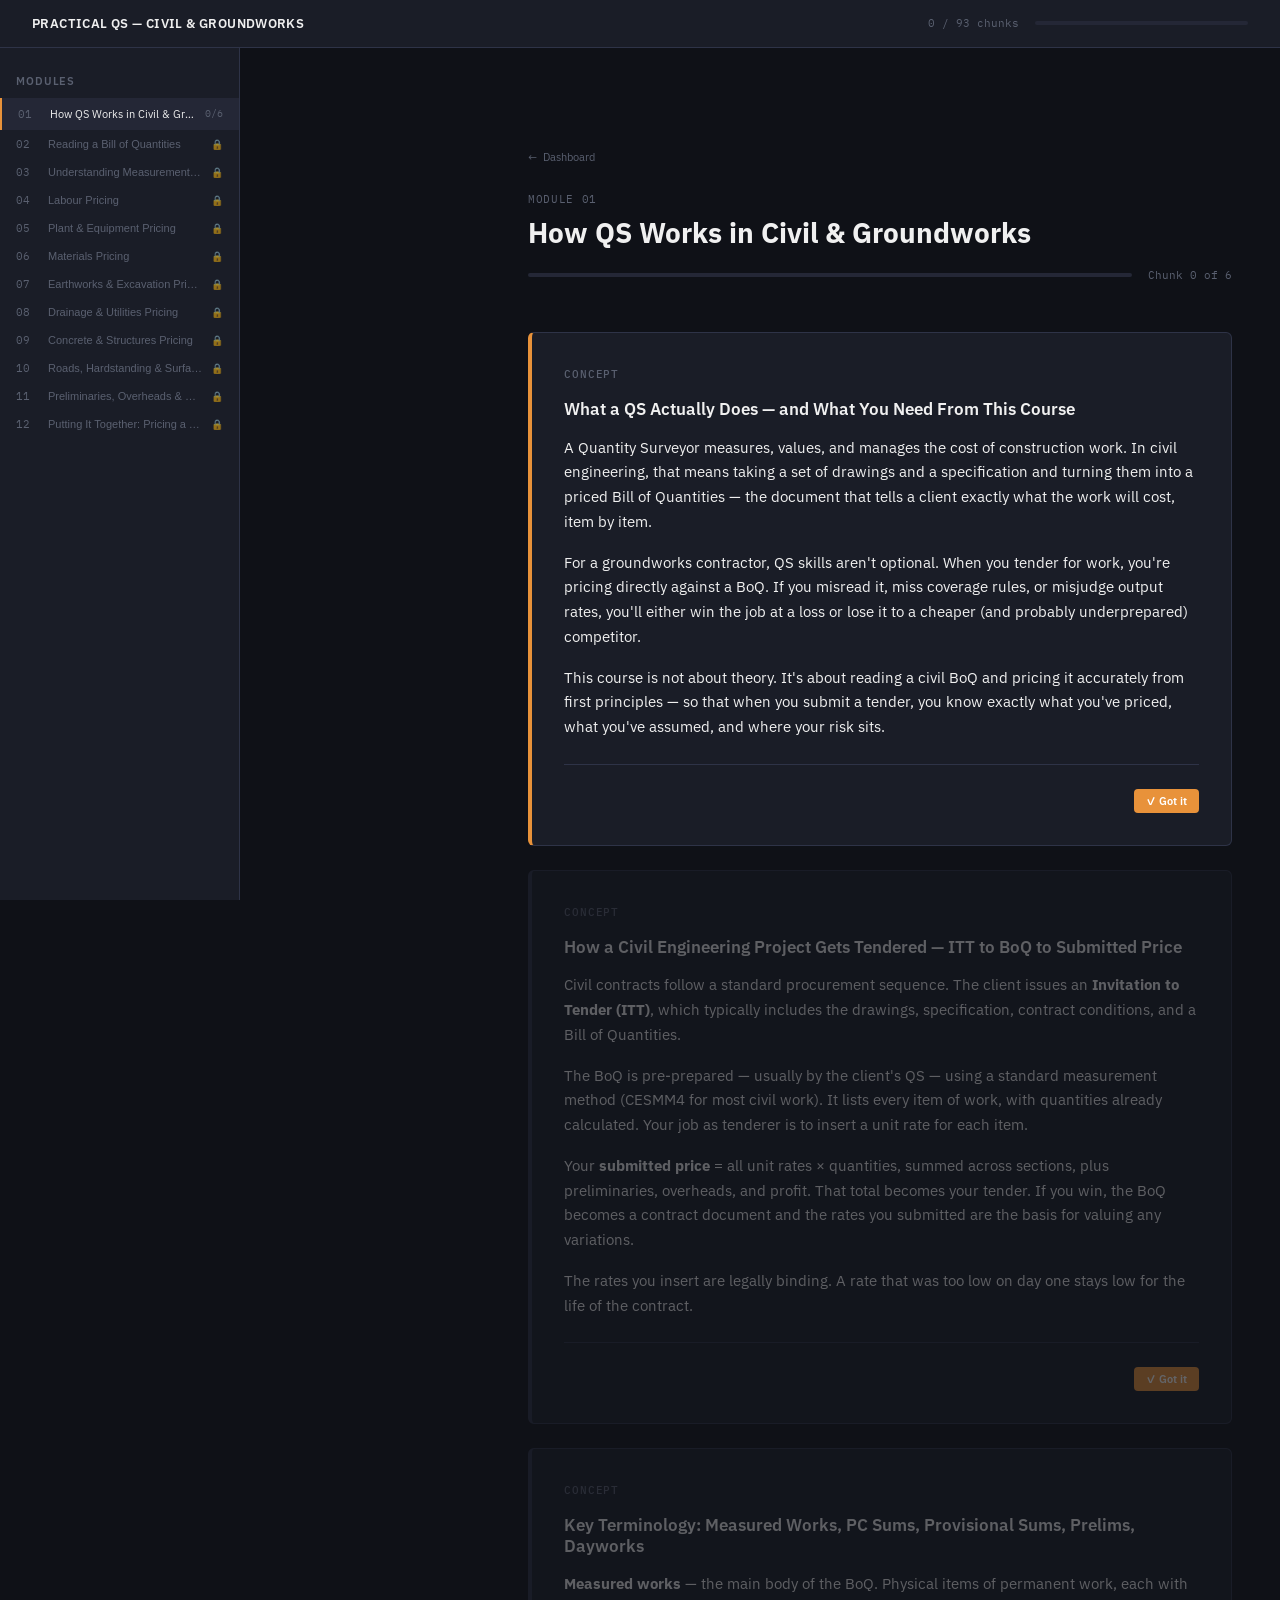
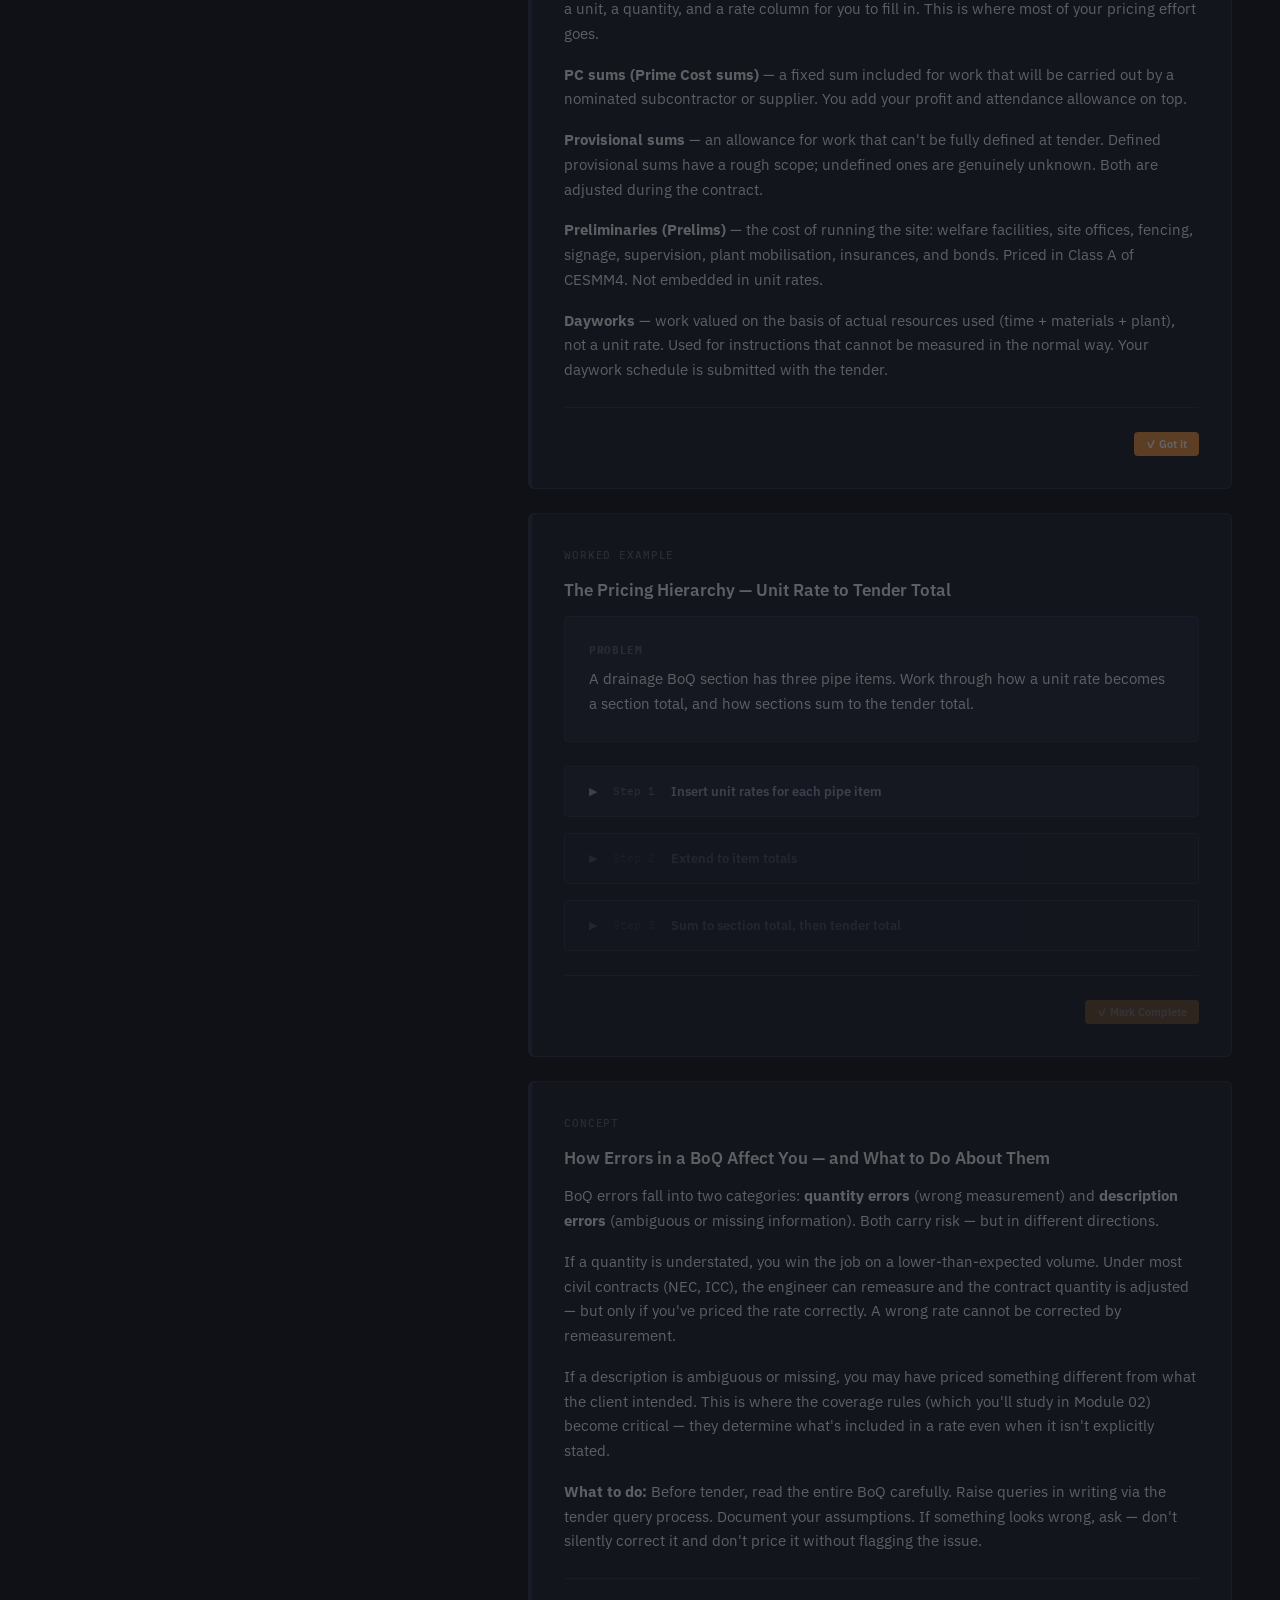
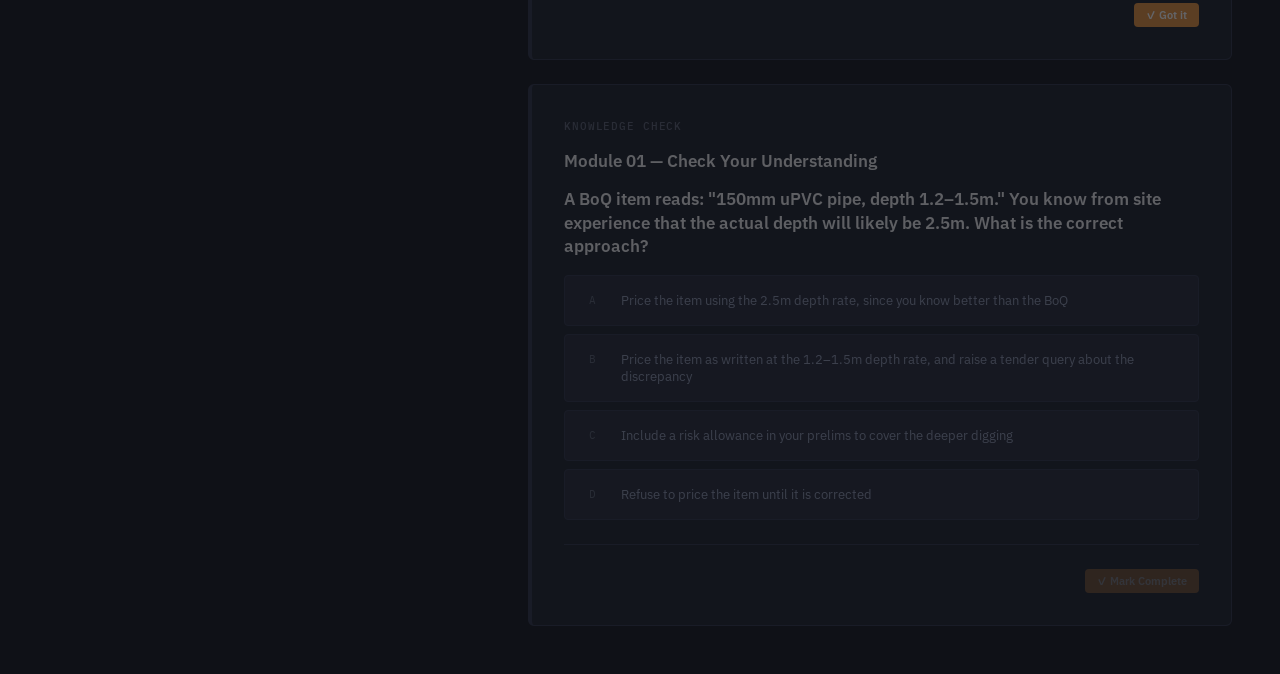
==== modules/module-01.html @ 0ee60d37 "Add Phase 1 shell: design system, dashboard, module-01, progress tracking - CLAUDE.md with project c" ====
<!DOCTYPE html>
<html lang="en">
<head>
  <meta charset="UTF-8">
  <meta name="viewport" content="width=device-width, initial-scale=1.0">
  <title>Module 01 — How QS Works | Practical QS</title>
  <link rel="stylesheet" href="../css/main.css">
  <link rel="stylesheet" href="../css/module.css">
</head>
<body>

<div class="layout">

  <!-- Top Bar -->
  <header class="topbar">
    <span class="topbar__title">Practical QS — Civil &amp; Groundworks</span>
    <div class="topbar__progress">
      <span class="topbar__progress-label" id="topbar-progress-label">0 / 0 chunks</span>
      <div class="progress-bar">
        <div class="progress-bar__fill" id="topbar-progress-fill" style="width: 0%"></div>
      </div>
    </div>
  </header>

  <!-- Sidebar -->
  <nav class="sidebar" aria-label="Module navigation">
    <p class="sidebar__section-label">Modules</p>
    <ul class="sidebar__nav" id="sidebar-nav"></ul>
  </nav>

  <!-- Main Content -->
  <main class="main">
    <div class="content-wrapper">

      <!-- Module Header -->
      <div class="module-header">
        <a href="../index.html" class="module-header__back">Dashboard</a>
        <p class="module-header__meta">Module 01</p>
        <h1 class="module-header__title">How QS Works in Civil &amp; Groundworks</h1>
        <div class="module-header__progress">
          <div class="progress-bar">
            <div class="progress-bar__fill" id="module-progress-fill" style="width: 0%"></div>
          </div>
          <span class="module-header__progress-text" id="module-progress-text">Chunk 0 of 6</span>
        </div>
      </div>

      <!-- SR Banner (shown if questions due) -->
      <div class="sr-banner" id="sr-banner" style="display: none;">
        <span class="sr-banner__icon">&#128218;</span>
        <div class="sr-banner__text">
          <strong id="sr-banner-count">3 recap questions due</strong> from earlier modules.
        </div>
        <div class="sr-banner__actions">
          <button class="btn btn--small btn--purple" onclick="openSROverlay()">Start Review</button>
          <button class="btn btn--small btn--ghost" onclick="dismissSRBanner()">Dismiss</button>
        </div>
      </div>

      <!-- Chunk List -->
      <div class="chunk-list" id="chunk-list">

        <!-- CHUNK 01-01: Concept -->
        <div class="chunk" id="chunk-01-01" data-chunk="01-01">
          <p class="chunk__type-label">Concept</p>
          <h2 class="chunk__title">What a QS Actually Does — and What You Need From This Course</h2>
          <div class="chunk__body">
            <p>A Quantity Surveyor measures, values, and manages the cost of construction work. In civil engineering, that means taking a set of drawings and a specification and turning them into a priced Bill of Quantities — the document that tells a client exactly what the work will cost, item by item.</p>
            <p>For a groundworks contractor, QS skills aren't optional. When you tender for work, you're pricing directly against a BoQ. If you misread it, miss coverage rules, or misjudge output rates, you'll either win the job at a loss or lose it to a cheaper (and probably underprepared) competitor.</p>
            <p>This course is not about theory. It's about reading a civil BoQ and pricing it accurately from first principles — so that when you submit a tender, you know exactly what you've priced, what you've assumed, and where your risk sits.</p>
          </div>
          <div class="chunk__footer">
            <button class="btn btn--small btn--primary mark-complete-btn" data-chunk="01-01" onclick="handleMarkComplete('01-01')">
              &#10003; Got it
            </button>
          </div>
        </div>

        <!-- CHUNK 01-02: Concept -->
        <div class="chunk chunk--locked" id="chunk-01-02" data-chunk="01-02">
          <p class="chunk__type-label">Concept</p>
          <h2 class="chunk__title">How a Civil Engineering Project Gets Tendered — ITT to BoQ to Submitted Price</h2>
          <div class="chunk__body">
            <p>Civil contracts follow a standard procurement sequence. The client issues an <strong>Invitation to Tender (ITT)</strong>, which typically includes the drawings, specification, contract conditions, and a Bill of Quantities.</p>
            <p>The BoQ is pre-prepared — usually by the client's QS — using a standard measurement method (CESMM4 for most civil work). It lists every item of work, with quantities already calculated. Your job as tenderer is to insert a unit rate for each item.</p>
            <p>Your <strong>submitted price</strong> = all unit rates × quantities, summed across sections, plus preliminaries, overheads, and profit. That total becomes your tender. If you win, the BoQ becomes a contract document and the rates you submitted are the basis for valuing any variations.</p>
            <p>The rates you insert are legally binding. A rate that was too low on day one stays low for the life of the contract.</p>
          </div>
          <div class="chunk__footer">
            <button class="btn btn--small btn--primary mark-complete-btn" data-chunk="01-02" onclick="handleMarkComplete('01-02')">
              &#10003; Got it
            </button>
          </div>
        </div>

        <!-- CHUNK 01-03: Concept -->
        <div class="chunk chunk--locked" id="chunk-01-03" data-chunk="01-03">
          <p class="chunk__type-label">Concept</p>
          <h2 class="chunk__title">Key Terminology: Measured Works, PC Sums, Provisional Sums, Prelims, Dayworks</h2>
          <div class="chunk__body">
            <p><strong>Measured works</strong> — the main body of the BoQ. Physical items of permanent work, each with a unit, a quantity, and a rate column for you to fill in. This is where most of your pricing effort goes.</p>
            <p><strong>PC sums (Prime Cost sums)</strong> — a fixed sum included for work that will be carried out by a nominated subcontractor or supplier. You add your profit and attendance allowance on top.</p>
            <p><strong>Provisional sums</strong> — an allowance for work that can't be fully defined at tender. Defined provisional sums have a rough scope; undefined ones are genuinely unknown. Both are adjusted during the contract.</p>
            <p><strong>Preliminaries (Prelims)</strong> — the cost of running the site: welfare facilities, site offices, fencing, signage, supervision, plant mobilisation, insurances, and bonds. Priced in Class A of CESMM4. Not embedded in unit rates.</p>
            <p><strong>Dayworks</strong> — work valued on the basis of actual resources used (time + materials + plant), not a unit rate. Used for instructions that cannot be measured in the normal way. Your daywork schedule is submitted with the tender.</p>
          </div>
          <div class="chunk__footer">
            <button class="btn btn--small btn--primary mark-complete-btn" data-chunk="01-03" onclick="handleMarkComplete('01-03')">
              &#10003; Got it
            </button>
          </div>
        </div>

        <!-- CHUNK 01-04: Worked Example -->
        <div class="chunk chunk--locked" id="chunk-01-04" data-chunk="01-04">
          <p class="chunk__type-label">Worked Example</p>
          <h2 class="chunk__title">The Pricing Hierarchy — Unit Rate to Tender Total</h2>
          <div class="chunk__body">

            <div class="worked-example__problem">
              <strong>Problem</strong>
              A drainage BoQ section has three pipe items. Work through how a unit rate becomes a section total, and how sections sum to the tender total.
            </div>

            <div class="worked-example__steps" id="steps-01-04">

              <div class="step" id="step-01-04-1">
                <button class="step__trigger" onclick="revealStep('01-04', 1, 3)">
                  <span class="step__trigger-icon">&#9654;</span>
                  <span class="step__trigger-num">Step 1</span>
                  <span class="step__trigger-label">Insert unit rates for each pipe item</span>
                </button>
                <div class="step__content">
                  <p>Each item in the BoQ has a description, a unit, and a quantity. You insert a rate (£ per unit):</p>
                  <table class="rate-table" style="margin-top: 8px;">
                    <thead>
                      <tr><th>Item</th><th>Description</th><th>Unit</th><th>Qty</th><th>Rate</th></tr>
                    </thead>
                    <tbody>
                      <tr><td>I.1</td><td>150mm uPVC pipe, 1.2–1.5m deep</td><td>m</td><td>120</td><td class="text-accent">£48.00</td></tr>
                      <tr><td>I.2</td><td>225mm uPVC pipe, 1.5–2m deep</td><td>m</td><td>45</td><td class="text-accent">£84.00</td></tr>
                      <tr><td>I.3</td><td>150mm uPVC pipe, 3–3.5m deep</td><td>m</td><td>30</td><td class="text-accent">£120.00</td></tr>
                    </tbody>
                  </table>
                </div>
              </div>

              <div class="step" id="step-01-04-2">
                <button class="step__trigger" disabled onclick="revealStep('01-04', 2, 3)">
                  <span class="step__trigger-icon">&#9654;</span>
                  <span class="step__trigger-num">Step 2</span>
                  <span class="step__trigger-label">Extend to item totals</span>
                </button>
                <div class="step__content">
                  <p>Rate × Quantity = Item Total for each line:</p>
                  <div class="step__formula">
                    I.1: £48.00 × 120m = <span style="color: var(--text-primary)">£5,760</span><br>
                    I.2: £84.00 × 45m &nbsp;= <span style="color: var(--text-primary)">£3,780</span><br>
                    I.3: £120.00 × 30m = <span style="color: var(--text-primary)">£3,600</span>
                  </div>
                </div>
              </div>

              <div class="step" id="step-01-04-3">
                <button class="step__trigger" disabled onclick="revealStep('01-04', 3, 3)">
                  <span class="step__trigger-icon">&#9654;</span>
                  <span class="step__trigger-num">Step 3</span>
                  <span class="step__trigger-label">Sum to section total, then tender total</span>
                </button>
                <div class="step__content">
                  <p>Section total = sum of all item totals in that section:</p>
                  <div class="step__formula">
                    Drainage section: £5,760 + £3,780 + £3,600 = <span style="color: var(--accent)">£13,140</span>
                  </div>
                  <p style="margin-top: 12px;">The tender total is built by summing all section totals, then adding prelims and applying overhead &amp; profit:</p>
                  <div class="step__formula">
                    Measured Works Sections<br>
                    + Preliminaries<br>
                    + Overhead % + Profit %<br>
                    ────────────────────<br>
                    <span style="color: var(--accent)">= Tender Total</span>
                  </div>
                  <p style="margin-top: 12px;">Every rate you enter directly affects the final number. A £5/m error on 120m of pipe is £600 lost — before overhead and profit are applied.</p>
                </div>
              </div>

            </div>
          </div>
          <div class="chunk__footer">
            <button class="btn btn--small btn--primary mark-complete-btn" id="complete-btn-01-04" data-chunk="01-04" onclick="handleMarkComplete('01-04')" disabled>
              &#10003; Mark Complete
            </button>
          </div>
        </div>

        <!-- CHUNK 01-05: Concept -->
        <div class="chunk chunk--locked" id="chunk-01-05" data-chunk="01-05">
          <p class="chunk__type-label">Concept</p>
          <h2 class="chunk__title">How Errors in a BoQ Affect You — and What to Do About Them</h2>
          <div class="chunk__body">
            <p>BoQ errors fall into two categories: <strong>quantity errors</strong> (wrong measurement) and <strong>description errors</strong> (ambiguous or missing information). Both carry risk — but in different directions.</p>
            <p>If a quantity is understated, you win the job on a lower-than-expected volume. Under most civil contracts (NEC, ICC), the engineer can remeasure and the contract quantity is adjusted — but only if you've priced the rate correctly. A wrong rate cannot be corrected by remeasurement.</p>
            <p>If a description is ambiguous or missing, you may have priced something different from what the client intended. This is where the coverage rules (which you'll study in Module 02) become critical — they determine what's included in a rate even when it isn't explicitly stated.</p>
            <p><strong>What to do:</strong> Before tender, read the entire BoQ carefully. Raise queries in writing via the tender query process. Document your assumptions. If something looks wrong, ask — don't silently correct it and don't price it without flagging the issue.</p>
          </div>
          <div class="chunk__footer">
            <button class="btn btn--small btn--primary mark-complete-btn" data-chunk="01-05" onclick="handleMarkComplete('01-05')">
              &#10003; Got it
            </button>
          </div>
        </div>

        <!-- CHUNK 01-06: Knowledge Check -->
        <div class="chunk chunk--locked" id="chunk-01-06" data-chunk="01-06">
          <p class="chunk__type-label">Knowledge Check</p>
          <h2 class="chunk__title">Module 01 — Check Your Understanding</h2>
          <div class="chunk__body">

            <p class="knowledge-check__question">A BoQ item reads: "150mm uPVC pipe, depth 1.2–1.5m." You know from site experience that the actual depth will likely be 2.5m. What is the correct approach?</p>

            <div class="knowledge-check__options" id="kc-options-01-06">
              <button class="kc-option" onclick="selectKCOption('01-06', 0, 1)">
                <span class="kc-option__letter">A</span>
                Price the item using the 2.5m depth rate, since you know better than the BoQ
              </button>
              <button class="kc-option" onclick="selectKCOption('01-06', 1, 1)">
                <span class="kc-option__letter">B</span>
                Price the item as written at the 1.2–1.5m depth rate, and raise a tender query about the discrepancy
              </button>
              <button class="kc-option" onclick="selectKCOption('01-06', 2, 1)">
                <span class="kc-option__letter">C</span>
                Include a risk allowance in your prelims to cover the deeper digging
              </button>
              <button class="kc-option" onclick="selectKCOption('01-06', 3, 1)">
                <span class="kc-option__letter">D</span>
                Refuse to price the item until it is corrected
              </button>
            </div>

            <div id="kc-feedback-01-06" style="display: none;" class="kc-feedback">
              <!-- Populated by JS -->
            </div>

          </div>
          <div class="chunk__footer">
            <button class="btn btn--small btn--primary mark-complete-btn" id="complete-btn-01-06" data-chunk="01-06" onclick="handleMarkComplete('01-06')" disabled>
              &#10003; Mark Complete
            </button>
          </div>
        </div>

      </div><!-- end chunk-list -->

      <!-- Module Complete Banner (hidden until all chunks done) -->
      <div class="module-complete" id="module-complete" style="display: none;">
        <div class="module-complete__icon">&#10003;</div>
        <h2 class="module-complete__title">Module 01 Complete</h2>
        <p class="module-complete__subtitle">Module 02 — Reading a Bill of Quantities is now unlocked.</p>
        <a href="../index.html" class="btn btn--primary" style="margin-top: 8px;">Back to Dashboard</a>
      </div>

    </div><!-- end content-wrapper -->
  </main>

</div><!-- end layout -->

<!-- SR Review Overlay -->
<div class="sr-overlay" id="sr-overlay" style="display: none;">
  <div class="sr-overlay__header">
    <span class="sr-overlay__title">Spaced Repetition Review</span>
    <span class="sr-overlay__counter" id="sr-counter">1 of 3</span>
  </div>
  <button class="sr-close" onclick="closeSROverlay()" title="Close">&#10005;</button>
  <div class="sr-card" id="sr-card">
    <!-- Populated by JS -->
  </div>
</div>

<script src="../js/progress.js"></script>
<script src="../js/spaced-repetition.js"></script>
<script>
  const MODULE_ID = '01';
  const TOTAL_CHUNKS = 6;

  const MODULES_META = [
    { id: '01', title: 'How QS Works in Civil & Groundworks' },
    { id: '02', title: 'Reading a Bill of Quantities' },
    { id: '03', title: 'Understanding Measurements & Units' },
    { id: '04', title: 'Labour Pricing' },
    { id: '05', title: 'Plant & Equipment Pricing' },
    { id: '06', title: 'Materials Pricing' },
    { id: '07', title: 'Earthworks & Excavation Pricing' },
    { id: '08', title: 'Drainage & Utilities Pricing' },
    { id: '09', title: 'Concrete & Structures Pricing' },
    { id: '10', title: 'Roads, Hardstanding & Surfacing' },
    { id: '11', title: 'Preliminaries, Overheads & Profit' },
    { id: '12', title: 'Putting It Together: Pricing a Tender' },
  ];

  // ============================================================
  // Initialisation
  // ============================================================

  function init() {
    updateStreak();
    renderSidebar();
    renderTopbarProgress();
    applyChunkStates();
    checkSRBanner();
  }

  function renderSidebar() {
    const nav = document.getElementById('sidebar-nav');
    nav.innerHTML = '';
    MODULES_META.forEach(mod => {
      const unlocked = isModuleUnlocked(mod.id);
      const prog = getModuleProgress(mod.id);
      const li = document.createElement('li');
      li.className = 'sidebar__nav-item'
        + (mod.id === MODULE_ID ? ' active' : '')
        + (unlocked ? '' : ' locked');

      if (unlocked) {
        li.innerHTML = `
          <a href="../modules/module-${mod.id}.html">
            <span class="sidebar__module-num">${mod.id}</span>
            <span class="sidebar__module-name">${mod.title}</span>
            <span class="sidebar__module-progress">${prog.completed}/${prog.total}</span>
          </a>`;
      } else {
        li.innerHTML = `
          <button disabled>
            <span class="sidebar__module-num">${mod.id}</span>
            <span class="sidebar__module-name">${mod.title}</span>
            <span class="sidebar__lock-icon">&#128274;</span>
          </button>`;
      }
      nav.appendChild(li);
    });
  }

  function renderTopbarProgress() {
    const overall = getOverallProgress();
    const pct = overall.total > 0 ? Math.round((overall.completed / overall.total) * 100) : 0;
    document.getElementById('topbar-progress-fill').style.width = pct + '%';
    document.getElementById('topbar-progress-label').textContent = `${overall.completed} / ${overall.total} chunks`;
  }

  // ============================================================
  // Chunk State Management
  // ============================================================

  function applyChunkStates() {
    const chunks = ['01-01', '01-02', '01-03', '01-04', '01-05', '01-06'];
    let lastComplete = true;

    chunks.forEach((chunkId, idx) => {
      const el = document.getElementById('chunk-' + chunkId);
      if (!el) return;
      const complete = isChunkComplete(MODULE_ID, chunkId);

      if (complete) {
        el.classList.remove('chunk--locked', 'chunk--active');
        el.classList.add('chunk--complete');
        setMarkCompleteButtonDone(chunkId);
      } else if (lastComplete) {
        el.classList.remove('chunk--locked', 'chunk--complete');
        el.classList.add('chunk--active');
        lastComplete = false;
      } else {
        el.classList.add('chunk--locked');
        el.classList.remove('chunk--active', 'chunk--complete');
      }

      if (complete) {
        // Keep lastComplete true
      } else {
        lastComplete = false;
      }
    });

    updateModuleProgressDisplay();

    // Re-evaluate lastComplete properly
    let allPreviousComplete = true;
    chunks.forEach(chunkId => {
      const el = document.getElementById('chunk-' + chunkId);
      if (!el) return;
      const complete = isChunkComplete(MODULE_ID, chunkId);
      if (!complete && allPreviousComplete) {
        // This is the first incomplete chunk — ensure it is active not locked
        el.classList.remove('chunk--locked');
        el.classList.add('chunk--active');
        allPreviousComplete = false;
      } else if (!complete && !allPreviousComplete) {
        el.classList.add('chunk--locked');
        el.classList.remove('chunk--active');
      }
      if (complete) {
        // continue
      } else {
        allPreviousComplete = false;
      }
    });

    if (isModuleComplete(MODULE_ID)) {
      document.getElementById('module-complete').style.display = 'block';
    }
  }

  function setMarkCompleteButtonDone(chunkId) {
    const btn = document.querySelector(`button.mark-complete-btn[data-chunk="${chunkId}"]`);
    if (btn) {
      btn.textContent = '✓ Complete';
      btn.disabled = true;
      btn.style.opacity = '0.5';
    }
  }

  function updateModuleProgressDisplay() {
    const prog = getModuleProgress(MODULE_ID);
    const pct = prog.total > 0 ? Math.round((prog.completed / prog.total) * 100) : 0;
    const fillEl = document.getElementById('module-progress-fill');
    const textEl = document.getElementById('module-progress-text');
    if (fillEl) fillEl.style.width = pct + '%';
    if (textEl) textEl.textContent = `Chunk ${prog.completed} of ${prog.total}`;
  }

  // ============================================================
  // Mark Complete
  // ============================================================

  function handleMarkComplete(chunkId) {
    markChunkComplete(MODULE_ID, chunkId);

    // Check if module just completed — activate SR questions
    if (isModuleComplete(MODULE_ID)) {
      if (typeof activateSRQuestionsForModule === 'function') {
        activateSRQuestionsForModule(MODULE_ID);
      }
    }

    applyChunkStates();
    renderSidebar();
    renderTopbarProgress();

    // Smooth scroll to next chunk
    const chunks = ['01-01', '01-02', '01-03', '01-04', '01-05', '01-06'];
    const idx = chunks.indexOf(chunkId);
    if (idx < chunks.length - 1) {
      const next = document.getElementById('chunk-' + chunks[idx + 1]);
      if (next) {
        setTimeout(() => next.scrollIntoView({ behavior: 'smooth', block: 'start' }), 100);
      }
    }

    if (isModuleComplete(MODULE_ID)) {
      setTimeout(() => {
        document.getElementById('module-complete').style.display = 'block';
        document.getElementById('module-complete').scrollIntoView({ behavior: 'smooth', block: 'center' });
      }, 300);
    }
  }

  // ============================================================
  // Worked Example — Step Reveal
  // ============================================================

  function revealStep(chunkId, stepNum, totalSteps) {
    const stepEl = document.getElementById(`step-${chunkId}-${stepNum}`);
    if (!stepEl) return;
    stepEl.classList.add('step--revealed');
    stepEl.querySelector('.step__trigger').disabled = true;

    // Unlock next step if exists
    const nextStep = document.getElementById(`step-${chunkId}-${stepNum + 1}`);
    if (nextStep) {
      nextStep.querySelector('.step__trigger').disabled = false;
    }

    // If all steps revealed, enable mark complete
    if (stepNum === totalSteps) {
      const btn = document.getElementById(`complete-btn-${chunkId}`);
      if (btn) btn.disabled = false;
    }
  }

  // ============================================================
  // Knowledge Check
  // ============================================================

  function selectKCOption(chunkId, selectedIdx, correctIdx) {
    const container = document.getElementById(`kc-options-${chunkId}`);
    const buttons = container.querySelectorAll('.kc-option');
    const feedbackEl = document.getElementById(`kc-feedback-${chunkId}`);

    // Disable all options
    buttons.forEach((btn, idx) => {
      btn.disabled = true;
      if (idx === correctIdx) {
        btn.classList.add('kc-option--correct');
      } else if (idx === selectedIdx && selectedIdx !== correctIdx) {
        btn.classList.add('kc-option--incorrect');
      } else {
        btn.classList.add('kc-option--dimmed');
      }
    });

    const correct = selectedIdx === correctIdx;
    feedbackEl.style.display = 'block';
    feedbackEl.className = 'kc-feedback ' + (correct ? 'kc-feedback--correct' : 'kc-feedback--incorrect');

    if (correct) {
      feedbackEl.innerHTML = `<strong style="color: var(--success)">Correct.</strong> You price the item exactly as written in the BoQ — at the 1.2–1.5m depth rate — and raise a formal tender query about the discrepancy. If the depth turns out to be greater during the works, you'll need a remeasured item or a variation instruction. Silently pricing a different depth is risky: the client's QS will check your submission against the BoQ description.`;
    } else {
      feedbackEl.innerHTML = `<strong style="color: var(--error)">Not quite.</strong> The correct approach is B: price as written and raise the query formally.
        ${selectedIdx === 0 ? 'Pricing at a different depth without instruction means your rate doesn\'t match the BoQ description — this can cause valuation disputes.' : ''}
        ${selectedIdx === 2 ? 'Burying a risk allowance in prelims might cover you financially, but it doesn\'t resolve the description discrepancy — and it won\'t help if the client\'s QS queries why your prelims are high.' : ''}
        ${selectedIdx === 3 ? 'Refusing to price an item is rarely appropriate — it would make your tender incomplete.' : ''}`;
    }

    // Enable mark complete after one attempt
    const btn = document.getElementById(`complete-btn-${chunkId}`);
    if (btn) btn.disabled = false;
  }

  // ============================================================
  // SR Banner & Overlay
  // ============================================================

  function checkSRBanner() {
    if (typeof getDueQuestions !== 'function') return;
    const due = getDueQuestions();
    if (due.length > 0) {
      document.getElementById('sr-banner-count').textContent =
        `${due.length} recap question${due.length > 1 ? 's' : ''} due`;
      document.getElementById('sr-banner').style.display = 'flex';
    }
  }

  function dismissSRBanner() {
    document.getElementById('sr-banner').style.display = 'none';
  }

  let srQueue = [];
  let srCurrentIdx = 0;

  function openSROverlay() {
    srQueue = typeof getDueQuestions === 'function' ? getDueQuestions() : [];
    if (srQueue.length === 0) return;
    srCurrentIdx = 0;
    document.getElementById('sr-overlay').style.display = 'flex';
    renderSRCard();
  }

  function closeSROverlay() {
    document.getElementById('sr-overlay').style.display = 'none';
    dismissSRBanner();
  }

  function renderSRCard() {
    const q = srQueue[srCurrentIdx];
    const card = document.getElementById('sr-card');
    document.getElementById('sr-counter').textContent =
      `${srCurrentIdx + 1} of ${srQueue.length}`;

    const optionsHTML = q.options.map((opt, i) =>
      `<button class="kc-option" onclick="answerSR(${i})" id="sr-opt-${i}">
        <span class="kc-option__letter">${String.fromCharCode(65 + i)}</span>
        ${opt}
      </button>`
    ).join('');

    card.innerHTML = `
      <p class="sr-card__source">Module ${q.moduleSource}</p>
      <p class="sr-card__question">${q.question}</p>
      <div class="sr-card__options">${optionsHTML}</div>
      <div id="sr-feedback" style="display:none; margin-top: 16px;"></div>
      <div class="sr-card__footer">
        <span></span>
        <button class="btn btn--primary btn--small" id="sr-next-btn" style="display:none" onclick="nextSRQuestion()">
          ${srCurrentIdx < srQueue.length - 1 ? 'Next Question' : 'Finish Review'}
        </button>
      </div>`;
  }

  function answerSR(selectedIdx) {
    const q = srQueue[srCurrentIdx];
    const correct = selectedIdx === q.correctIndex;

    if (typeof recordSRAnswer === 'function') {
      recordSRAnswer(q.id, correct);
    }

    // Style options
    for (let i = 0; i < q.options.length; i++) {
      const btn = document.getElementById(`sr-opt-${i}`);
      if (!btn) continue;
      btn.disabled = true;
      if (i === q.correctIndex) btn.classList.add('kc-option--correct');
      else if (i === selectedIdx) btn.classList.add('kc-option--incorrect');
      else btn.classList.add('kc-option--dimmed');
    }

    const feedback = document.getElementById('sr-feedback');
    feedback.style.display = 'block';
    feedback.className = 'kc-feedback ' + (correct ? 'kc-feedback--correct' : 'kc-feedback--incorrect');
    feedback.innerHTML = (correct ? '<strong style="color:var(--success)">Correct.</strong> ' : '<strong style="color:var(--error)">Not quite.</strong> ') + q.explanation;

    document.getElementById('sr-next-btn').style.display = 'inline-flex';
  }

  function nextSRQuestion() {
    srCurrentIdx++;
    if (srCurrentIdx >= srQueue.length) {
      closeSROverlay();
    } else {
      renderSRCard();
    }
  }

  // ============================================================
  // Boot
  // ============================================================
  init();
</script>

</body>
</html>
---- css/main.css ----
/* ============================================================
   QS Learning Platform — main.css
   Full design system: variables, typography, layout
   ============================================================ */

@import url('https://fonts.googleapis.com/css2?family=IBM+Plex+Mono:wght@400;500&family=IBM+Plex+Sans:wght@400;500;600;700&display=swap');

/* ============================================================
   CSS Custom Properties
   ============================================================ */

:root {
  /* Colours */
  --bg-primary:    #0F1117;
  --bg-secondary:  #1A1D27;
  --bg-tertiary:   #242736;
  --border:        #2E3347;
  --accent:        #E8923A;
  --accent-dim:    #C4721F;
  --text-primary:  #F0F0F0;
  --text-secondary:#9098B0;
  --text-dim:      #5A6070;
  --success:       #4CAF82;
  --warning:       #E8C13A;
  --error:         #E85A3A;
  --purple:        #7B5EA7;

  /* Typography */
  --font-sans: 'IBM Plex Sans', system-ui, sans-serif;
  --font-mono: 'IBM Plex Mono', 'Courier New', monospace;

  --text-xs:   11px;
  --text-sm:   13px;
  --text-base: 15px;
  --text-md:   17px;
  --text-lg:   22px;
  --text-xl:   28px;
  --text-2xl:  36px;

  /* Spacing (8px base unit) */
  --sp-1:  8px;
  --sp-2:  16px;
  --sp-3:  24px;
  --sp-4:  32px;
  --sp-6:  48px;
  --sp-8:  64px;

  /* Layout */
  --sidebar-width:   240px;
  --topbar-height:   48px;
  --content-max:     780px;

  /* Transitions */
  --transition: 150ms ease;
}

/* ============================================================
   Reset & Base
   ============================================================ */

*, *::before, *::after {
  box-sizing: border-box;
  margin: 0;
  padding: 0;
}

html {
  font-size: 16px;
  -webkit-font-smoothing: antialiased;
}

body {
  font-family: var(--font-sans);
  font-size: var(--text-base);
  color: var(--text-primary);
  background: var(--bg-primary);
  line-height: 1.65;
  min-height: 100vh;
}

a {
  color: var(--accent);
  text-decoration: none;
  transition: color var(--transition);
}

a:hover {
  color: var(--accent-dim);
}

/* ============================================================
   Typography
   ============================================================ */

h1, h2, h3, h4, h5, h6 {
  font-family: var(--font-sans);
  font-weight: 700;
  line-height: 1.2;
  color: var(--text-primary);
}

h1 { font-size: var(--text-2xl); }
h2 { font-size: var(--text-xl); }
h3 { font-size: var(--text-lg); }
h4 { font-size: var(--text-md); }

p {
  margin-bottom: var(--sp-2);
  color: var(--text-primary);
}

p:last-child {
  margin-bottom: 0;
}

code, .mono {
  font-family: var(--font-mono);
  font-size: var(--text-sm);
  background: var(--bg-tertiary);
  padding: 2px 6px;
  border-radius: 3px;
  color: var(--accent);
}

/* ============================================================
   Layout Shell
   ============================================================ */

.layout {
  display: grid;
  grid-template-columns: var(--sidebar-width) 1fr;
  grid-template-rows: var(--topbar-height) 1fr;
  grid-template-areas:
    "topbar topbar"
    "sidebar main";
  min-height: 100vh;
}

/* ============================================================
   Top Bar
   ============================================================ */

.topbar {
  grid-area: topbar;
  height: var(--topbar-height);
  background: var(--bg-secondary);
  border-bottom: 1px solid var(--border);
  display: flex;
  align-items: center;
  padding: 0 var(--sp-4);
  gap: var(--sp-4);
  position: fixed;
  top: 0;
  left: 0;
  right: 0;
  z-index: 100;
}

.topbar__title {
  font-size: var(--text-sm);
  font-weight: 600;
  color: var(--text-primary);
  letter-spacing: 0.03em;
  text-transform: uppercase;
  white-space: nowrap;
}

.topbar__progress {
  flex: 1;
  display: flex;
  align-items: center;
  gap: var(--sp-2);
  max-width: 320px;
  margin-left: auto;
}

.topbar__progress-label {
  font-size: var(--text-xs);
  color: var(--text-dim);
  white-space: nowrap;
  font-family: var(--font-mono);
}

.progress-bar {
  flex: 1;
  height: 4px;
  background: var(--bg-tertiary);
  border-radius: 2px;
  overflow: hidden;
}

.progress-bar__fill {
  height: 100%;
  background: var(--accent);
  border-radius: 2px;
  transition: width 300ms ease;
}

/* ============================================================
   Sidebar
   ============================================================ */

.sidebar {
  grid-area: sidebar;
  width: var(--sidebar-width);
  background: var(--bg-secondary);
  border-right: 1px solid var(--border);
  position: fixed;
  top: var(--topbar-height);
  left: 0;
  bottom: 0;
  overflow-y: auto;
  padding: var(--sp-3) 0;
}

.sidebar::-webkit-scrollbar {
  width: 4px;
}

.sidebar::-webkit-scrollbar-track {
  background: transparent;
}

.sidebar::-webkit-scrollbar-thumb {
  background: var(--border);
  border-radius: 2px;
}

.sidebar__section-label {
  font-size: var(--text-xs);
  font-weight: 600;
  color: var(--text-dim);
  text-transform: uppercase;
  letter-spacing: 0.08em;
  padding: 0 var(--sp-2);
  margin-bottom: var(--sp-1);
  margin-top: var(--sp-3);
}

.sidebar__section-label:first-child {
  margin-top: 0;
}

.sidebar__nav {
  list-style: none;
}

.sidebar__nav-item a,
.sidebar__nav-item button {
  display: flex;
  align-items: center;
  gap: var(--sp-1);
  padding: 7px var(--sp-2);
  font-size: var(--text-sm);
  color: var(--text-secondary);
  text-decoration: none;
  background: none;
  border: none;
  width: 100%;
  text-align: left;
  cursor: pointer;
  transition: color var(--transition), background var(--transition);
  border-radius: 0;
}

.sidebar__nav-item a:hover,
.sidebar__nav-item button:hover {
  color: var(--text-primary);
  background: var(--bg-tertiary);
}

.sidebar__nav-item.active a,
.sidebar__nav-item.active button {
  color: var(--text-primary);
  background: var(--bg-tertiary);
  border-left: 2px solid var(--accent);
}

.sidebar__nav-item.locked a,
.sidebar__nav-item.locked button {
  color: var(--text-dim);
  cursor: default;
  pointer-events: none;
}

.sidebar__module-num {
  font-family: var(--font-mono);
  font-size: var(--text-xs);
  color: var(--text-dim);
  min-width: 24px;
}

.sidebar__module-name {
  flex: 1;
  white-space: nowrap;
  overflow: hidden;
  text-overflow: ellipsis;
  font-size: var(--text-xs);
}

.sidebar__lock-icon {
  font-size: 10px;
  color: var(--text-dim);
  opacity: 0.6;
}

.sidebar__module-progress {
  font-family: var(--font-mono);
  font-size: 10px;
  color: var(--text-dim);
}

/* ============================================================
   Main Content Area
   ============================================================ */

.main {
  grid-area: main;
  margin-top: var(--topbar-height);
  margin-left: var(--sidebar-width);
  padding: var(--sp-6) var(--sp-6);
  min-height: calc(100vh - var(--topbar-height));
}

.content-wrapper {
  max-width: var(--content-max);
  margin: 0 auto;
}

/* ============================================================
   Dashboard
   ============================================================ */

.dashboard__header {
  margin-bottom: var(--sp-6);
}

.dashboard__title {
  font-size: var(--text-xl);
  font-weight: 700;
  margin-bottom: var(--sp-1);
}

.dashboard__subtitle {
  font-size: var(--text-base);
  color: var(--text-secondary);
}

.dashboard__overall-progress {
  background: var(--bg-secondary);
  border: 1px solid var(--border);
  border-radius: 6px;
  padding: var(--sp-3) var(--sp-4);
  margin-bottom: var(--sp-6);
  display: flex;
  align-items: center;
  gap: var(--sp-3);
}

.dashboard__overall-progress .progress-bar {
  flex: 1;
  height: 6px;
}

.dashboard__progress-text {
  font-family: var(--font-mono);
  font-size: var(--text-sm);
  color: var(--text-secondary);
  white-space: nowrap;
}

.dashboard__streak {
  font-size: var(--text-sm);
  color: var(--text-dim);
  white-space: nowrap;
}

.dashboard__streak span {
  color: var(--warning);
  font-weight: 600;
}

/* SR notification banner */
.sr-notification {
  background: var(--bg-secondary);
  border: 1px solid var(--purple);
  border-left: 4px solid var(--purple);
  border-radius: 6px;
  padding: var(--sp-2) var(--sp-3);
  margin-bottom: var(--sp-4);
  display: flex;
  align-items: center;
  gap: var(--sp-3);
}

.sr-notification__text {
  flex: 1;
  font-size: var(--text-sm);
  color: var(--text-secondary);
}

.sr-notification__text strong {
  color: var(--text-primary);
}

/* Module grid */
.module-grid {
  display: grid;
  grid-template-columns: repeat(2, 1fr);
  gap: var(--sp-2);
}

.module-card {
  background: var(--bg-secondary);
  border: 1px solid var(--border);
  border-left: 4px solid var(--border);
  border-radius: 6px;
  padding: var(--sp-3);
  cursor: pointer;
  transition: border-color var(--transition), background var(--transition);
  text-decoration: none;
  display: block;
}

.module-card:hover:not(.module-card--locked) {
  border-color: var(--accent);
  border-left-color: var(--accent);
  background: var(--bg-tertiary);
}

.module-card--active {
  border-left-color: var(--accent);
}

.module-card--complete {
  border-left-color: var(--success);
}

.module-card--locked {
  opacity: 0.45;
  cursor: default;
  pointer-events: none;
}

.module-card__header {
  display: flex;
  align-items: flex-start;
  justify-content: space-between;
  margin-bottom: var(--sp-1);
}

.module-card__num {
  font-family: var(--font-mono);
  font-size: var(--text-xs);
  color: var(--text-dim);
  font-weight: 500;
}

.module-card__status-badge {
  font-size: var(--text-xs);
  font-weight: 600;
  padding: 2px 8px;
  border-radius: 10px;
  text-transform: uppercase;
  letter-spacing: 0.04em;
}

.badge--locked    { background: var(--bg-tertiary); color: var(--text-dim); }
.badge--unlocked  { background: rgba(232, 146, 58, 0.12); color: var(--accent); }
.badge--complete  { background: rgba(76, 175, 130, 0.12); color: var(--success); }

.module-card__title {
  font-size: var(--text-sm);
  font-weight: 600;
  color: var(--text-primary);
  margin-bottom: var(--sp-2);
  line-height: 1.4;
}

.module-card__progress {
  display: flex;
  align-items: center;
  gap: var(--sp-1);
}

.module-card__progress .progress-bar {
  flex: 1;
  height: 3px;
}

.module-card__progress-label {
  font-family: var(--font-mono);
  font-size: 10px;
  color: var(--text-dim);
  white-space: nowrap;
}

/* ============================================================
   Buttons
   ============================================================ */

.btn {
  display: inline-flex;
  align-items: center;
  gap: var(--sp-1);
  padding: 8px 16px;
  font-family: var(--font-sans);
  font-size: var(--text-sm);
  font-weight: 600;
  border-radius: 4px;
  border: none;
  cursor: pointer;
  transition: background var(--transition), color var(--transition), opacity var(--transition);
  text-decoration: none;
  white-space: nowrap;
}

.btn:disabled {
  opacity: 0.4;
  cursor: default;
  pointer-events: none;
}

.btn--primary {
  background: var(--accent);
  color: #fff;
}

.btn--primary:hover {
  background: var(--accent-dim);
  color: #fff;
}

.btn--secondary {
  background: var(--bg-tertiary);
  color: var(--text-secondary);
  border: 1px solid var(--border);
}

.btn--secondary:hover {
  background: var(--border);
  color: var(--text-primary);
}

.btn--ghost {
  background: transparent;
  color: var(--text-secondary);
  border: 1px solid var(--border);
}

.btn--ghost:hover {
  color: var(--text-primary);
  border-color: var(--text-dim);
}

.btn--small {
  padding: 5px 12px;
  font-size: var(--text-xs);
}

.btn--purple {
  background: var(--purple);
  color: #fff;
}

.btn--purple:hover {
  background: #6a4f92;
  color: #fff;
}

/* ============================================================
   Utility
   ============================================================ */

.text-mono {
  font-family: var(--font-mono);
}

.text-dim    { color: var(--text-dim); }
.text-secondary { color: var(--text-secondary); }
.text-accent { color: var(--accent); }
.text-success { color: var(--success); }
.text-error  { color: var(--error); }
.text-warning { color: var(--warning); }

.visually-hidden {
  position: absolute;
  width: 1px;
  height: 1px;
  overflow: hidden;
  clip: rect(0,0,0,0);
  white-space: nowrap;
}

/* ============================================================
   Scrollbar (global)
   ============================================================ */

::-webkit-scrollbar { width: 6px; height: 6px; }
::-webkit-scrollbar-track { background: transparent; }
::-webkit-scrollbar-thumb { background: var(--border); border-radius: 3px; }
::-webkit-scrollbar-thumb:hover { background: var(--text-dim); }
---- css/module.css ----
/* ============================================================
   QS Learning Platform — module.css
   Module page styles: chunks, content types, SR overlay
   ============================================================ */

/* ============================================================
   Module Header
   ============================================================ */

.module-header {
  margin-bottom: var(--sp-6);
}

.module-header__back {
  display: inline-flex;
  align-items: center;
  gap: 6px;
  font-size: var(--text-xs);
  color: var(--text-dim);
  text-decoration: none;
  margin-bottom: var(--sp-3);
  transition: color var(--transition);
}

.module-header__back:hover {
  color: var(--text-secondary);
}

.module-header__back::before {
  content: '←';
}

.module-header__meta {
  font-family: var(--font-mono);
  font-size: var(--text-xs);
  color: var(--text-dim);
  margin-bottom: var(--sp-1);
  text-transform: uppercase;
  letter-spacing: 0.06em;
}

.module-header__title {
  font-size: var(--text-xl);
  font-weight: 700;
  margin-bottom: var(--sp-2);
}

.module-header__progress {
  display: flex;
  align-items: center;
  gap: var(--sp-2);
}

.module-header__progress .progress-bar {
  width: 200px;
  height: 4px;
}

.module-header__progress-text {
  font-family: var(--font-mono);
  font-size: var(--text-xs);
  color: var(--text-dim);
}

/* ============================================================
   SR Prompt Banner (in-module)
   ============================================================ */

.sr-banner {
  background: var(--bg-secondary);
  border: 1px solid var(--purple);
  border-left: 4px solid var(--purple);
  border-radius: 6px;
  padding: var(--sp-2) var(--sp-3);
  margin-bottom: var(--sp-4);
  display: flex;
  align-items: center;
  gap: var(--sp-3);
}

.sr-banner__icon {
  font-size: var(--text-lg);
}

.sr-banner__text {
  flex: 1;
  font-size: var(--text-sm);
  color: var(--text-secondary);
}

.sr-banner__text strong {
  color: var(--text-primary);
}

.sr-banner__actions {
  display: flex;
  gap: var(--sp-1);
  align-items: center;
}

/* ============================================================
   Chunk Cards
   ============================================================ */

.chunk-list {
  display: flex;
  flex-direction: column;
  gap: var(--sp-3);
}

.chunk {
  background: var(--bg-secondary);
  border: 1px solid var(--border);
  border-left: 4px solid var(--border);
  border-radius: 6px;
  padding: var(--sp-4);
  transition: border-left-color var(--transition), opacity var(--transition);
  position: relative;
}

.chunk--active {
  border-left-color: var(--accent);
}

.chunk--complete {
  border-left-color: var(--success);
  opacity: 0.75;
}

.chunk--complete:hover {
  opacity: 0.9;
}

.chunk--locked {
  opacity: 0.35;
  pointer-events: none;
  user-select: none;
}

.chunk__type-label {
  font-family: var(--font-mono);
  font-size: var(--text-xs);
  font-weight: 500;
  color: var(--text-dim);
  text-transform: uppercase;
  letter-spacing: 0.08em;
  margin-bottom: var(--sp-2);
}

.chunk--complete .chunk__type-label::after {
  content: ' — COMPLETE';
  color: var(--success);
}

.chunk__title {
  font-size: var(--text-md);
  font-weight: 600;
  margin-bottom: var(--sp-2);
}

.chunk__body {
  font-size: var(--text-base);
  color: var(--text-primary);
  line-height: 1.65;
}

.chunk__body p {
  margin-bottom: var(--sp-2);
}

.chunk__body p:last-child {
  margin-bottom: 0;
}

.chunk__footer {
  display: flex;
  justify-content: flex-end;
  margin-top: var(--sp-3);
  padding-top: var(--sp-3);
  border-top: 1px solid var(--border);
}

/* ============================================================
   Concept Chunk (type 1)
   ============================================================ */

.chunk--concept .chunk__type-label {
  color: var(--text-dim);
}

/* ============================================================
   Rate Card / Key Numbers Chunk (type 2)
   ============================================================ */

.rate-table {
  width: 100%;
  border-collapse: collapse;
  font-family: var(--font-mono);
  font-size: var(--text-sm);
  margin: var(--sp-2) 0;
}

.rate-table th {
  text-align: left;
  font-size: var(--text-xs);
  color: var(--text-dim);
  text-transform: uppercase;
  letter-spacing: 0.06em;
  border-bottom: 1px solid var(--border);
  padding: var(--sp-1) var(--sp-2) var(--sp-1) 0;
  font-weight: 600;
}

.rate-table td {
  padding: 7px var(--sp-2) 7px 0;
  color: var(--text-primary);
  border-bottom: 1px solid rgba(46, 51, 71, 0.5);
  vertical-align: top;
}

.rate-table tr:last-child td {
  border-bottom: none;
}

.rate-table td:last-child {
  color: var(--accent);
  text-align: right;
  padding-right: 0;
}

.rate-table__disclaimer {
  font-size: var(--text-xs);
  color: var(--text-dim);
  margin-top: var(--sp-2);
  font-style: italic;
  font-family: var(--font-sans);
}

/* ============================================================
   Worked Example Chunk (type 3)
   ============================================================ */

.worked-example__problem {
  background: var(--bg-tertiary);
  border: 1px solid var(--border);
  border-radius: 4px;
  padding: var(--sp-3);
  margin-bottom: var(--sp-3);
  font-size: var(--text-base);
}

.worked-example__problem strong {
  display: block;
  font-size: var(--text-xs);
  color: var(--text-dim);
  text-transform: uppercase;
  letter-spacing: 0.06em;
  margin-bottom: var(--sp-1);
  font-family: var(--font-mono);
}

.worked-example__steps {
  display: flex;
  flex-direction: column;
  gap: var(--sp-2);
}

.step {
  border: 1px solid var(--border);
  border-radius: 4px;
  overflow: hidden;
}

.step__trigger {
  display: flex;
  align-items: center;
  gap: var(--sp-2);
  padding: var(--sp-2) var(--sp-3);
  background: var(--bg-tertiary);
  border: none;
  width: 100%;
  text-align: left;
  cursor: pointer;
  color: var(--text-secondary);
  font-size: var(--text-sm);
  font-family: var(--font-sans);
  transition: background var(--transition), color var(--transition);
}

.step__trigger:hover:not(:disabled) {
  background: var(--border);
  color: var(--text-primary);
}

.step__trigger:disabled {
  opacity: 0.4;
  cursor: default;
}

.step__trigger-icon {
  font-size: var(--text-xs);
  transition: transform var(--transition);
}

.step--revealed .step__trigger-icon {
  transform: rotate(90deg);
}

.step__trigger-label {
  font-weight: 600;
}

.step__trigger-num {
  font-family: var(--font-mono);
  font-size: var(--text-xs);
  color: var(--text-dim);
}

.step__content {
  display: none;
  padding: var(--sp-3);
  background: var(--bg-secondary);
  border-top: 1px solid var(--border);
  font-size: var(--text-base);
  line-height: 1.65;
}

.step--revealed .step__content {
  display: block;
}

.step__formula {
  font-family: var(--font-mono);
  font-size: var(--text-sm);
  background: var(--bg-primary);
  border: 1px solid var(--border);
  border-radius: 4px;
  padding: var(--sp-2) var(--sp-3);
  margin: var(--sp-2) 0;
  color: var(--accent);
}

/* ============================================================
   Rate Builder / Interactive Calculator (type 4)
   ============================================================ */

.rate-builder {
  display: flex;
  flex-direction: column;
  gap: var(--sp-3);
}

.rate-builder__inputs {
  display: flex;
  flex-direction: column;
  gap: var(--sp-2);
}

.rate-builder__row {
  display: grid;
  grid-template-columns: 1fr auto;
  align-items: center;
  gap: var(--sp-2);
}

.rate-builder__label {
  font-size: var(--text-sm);
  color: var(--text-secondary);
}

.rate-builder__input {
  font-family: var(--font-mono);
  font-size: var(--text-sm);
  background: var(--bg-tertiary);
  border: 1px solid var(--border);
  border-radius: 4px;
  padding: 6px 10px;
  color: var(--text-primary);
  width: 120px;
  text-align: right;
  transition: border-color var(--transition);
}

.rate-builder__input:focus {
  outline: none;
  border-color: var(--accent);
}

.rate-builder__formula {
  font-family: var(--font-mono);
  font-size: var(--text-sm);
  background: var(--bg-primary);
  border: 1px solid var(--border);
  border-radius: 4px;
  padding: var(--sp-2) var(--sp-3);
  color: var(--text-secondary);
  line-height: 1.8;
}

.rate-builder__formula .formula-var {
  color: var(--accent);
}

.rate-builder__result {
  background: var(--bg-tertiary);
  border: 1px solid var(--border);
  border-left: 4px solid var(--accent);
  border-radius: 6px;
  padding: var(--sp-3);
  display: flex;
  justify-content: space-between;
  align-items: center;
}

.rate-builder__result-label {
  font-size: var(--text-sm);
  color: var(--text-secondary);
}

.rate-builder__result-value {
  font-family: var(--font-mono);
  font-size: var(--text-xl);
  font-weight: 700;
  color: var(--accent);
}

/* ============================================================
   BoQ Pricing Exercise (type 5)
   ============================================================ */

.boq-exercise {
  overflow-x: auto;
}

.boq-table {
  width: 100%;
  border-collapse: collapse;
  font-size: var(--text-sm);
}

.boq-table th {
  text-align: left;
  font-family: var(--font-mono);
  font-size: var(--text-xs);
  color: var(--text-dim);
  text-transform: uppercase;
  letter-spacing: 0.06em;
  border-bottom: 1px solid var(--border);
  padding: var(--sp-1) var(--sp-2) var(--sp-1) 0;
}

.boq-table td {
  padding: 8px var(--sp-2) 8px 0;
  border-bottom: 1px solid rgba(46, 51, 71, 0.4);
  vertical-align: middle;
}

.boq-table tr:last-child td {
  border-bottom: none;
}

.boq-table__item-ref {
  font-family: var(--font-mono);
  font-size: var(--text-xs);
  color: var(--text-dim);
  white-space: nowrap;
}

.boq-table__qty,
.boq-table__total {
  font-family: var(--font-mono);
  text-align: right;
  white-space: nowrap;
}

.boq-rate-input {
  font-family: var(--font-mono);
  font-size: var(--text-sm);
  background: var(--bg-tertiary);
  border: 1px solid var(--border);
  border-radius: 3px;
  padding: 4px 8px;
  color: var(--text-primary);
  width: 90px;
  text-align: right;
  transition: border-color var(--transition);
}

.boq-rate-input:focus {
  outline: none;
  border-color: var(--accent);
}

.boq-rate-input.correct {
  border-color: var(--success);
  background: rgba(76, 175, 130, 0.08);
}

.boq-rate-input.acceptable {
  border-color: var(--warning);
  background: rgba(232, 193, 58, 0.08);
}

.boq-rate-input.incorrect {
  border-color: var(--error);
  background: rgba(232, 90, 58, 0.08);
}

.boq-result-icon {
  font-size: var(--text-md);
}

.boq-feedback {
  margin-top: var(--sp-3);
  display: flex;
  flex-direction: column;
  gap: var(--sp-2);
}

.boq-feedback__item {
  background: var(--bg-tertiary);
  border-radius: 4px;
  padding: var(--sp-2) var(--sp-3);
  font-size: var(--text-sm);
  border-left: 3px solid var(--border);
}

.boq-feedback__item--correct  { border-left-color: var(--success); }
.boq-feedback__item--acceptable { border-left-color: var(--warning); }
.boq-feedback__item--incorrect { border-left-color: var(--error); }

.boq-score {
  font-family: var(--font-mono);
  font-size: var(--text-lg);
  font-weight: 700;
  color: var(--text-primary);
  margin-top: var(--sp-2);
}

/* ============================================================
   Knowledge Check (type 6)
   ============================================================ */

.knowledge-check__question {
  font-size: var(--text-md);
  font-weight: 600;
  margin-bottom: var(--sp-3);
  line-height: 1.4;
}

.knowledge-check__options {
  display: flex;
  flex-direction: column;
  gap: var(--sp-1);
}

.kc-option {
  display: flex;
  align-items: flex-start;
  gap: var(--sp-2);
  padding: var(--sp-2) var(--sp-3);
  background: var(--bg-tertiary);
  border: 1px solid var(--border);
  border-radius: 4px;
  cursor: pointer;
  font-size: var(--text-sm);
  color: var(--text-secondary);
  transition: border-color var(--transition), background var(--transition), color var(--transition);
  text-align: left;
  font-family: var(--font-sans);
  width: 100%;
}

.kc-option:hover:not(:disabled) {
  border-color: var(--text-dim);
  color: var(--text-primary);
}

.kc-option--correct {
  border-color: var(--success);
  background: rgba(76, 175, 130, 0.08);
  color: var(--text-primary);
}

.kc-option--incorrect {
  border-color: var(--error);
  background: rgba(232, 90, 58, 0.08);
  color: var(--text-primary);
}

.kc-option--dimmed {
  opacity: 0.4;
}

.kc-option__letter {
  font-family: var(--font-mono);
  font-size: var(--text-xs);
  color: var(--text-dim);
  min-width: 16px;
  margin-top: 1px;
}

.kc-feedback {
  margin-top: var(--sp-3);
  padding: var(--sp-3);
  background: var(--bg-tertiary);
  border-radius: 4px;
  font-size: var(--text-sm);
  line-height: 1.6;
}

.kc-feedback--correct {
  border-left: 4px solid var(--success);
}

.kc-feedback--incorrect {
  border-left: 4px solid var(--error);
}

.kc-retry {
  margin-top: var(--sp-2);
}

/* ============================================================
   Module Complete Banner
   ============================================================ */

.module-complete {
  background: var(--bg-secondary);
  border: 1px solid var(--success);
  border-left: 4px solid var(--success);
  border-radius: 6px;
  padding: var(--sp-4);
  text-align: center;
  margin-top: var(--sp-4);
}

.module-complete__icon {
  font-size: 40px;
  margin-bottom: var(--sp-2);
}

.module-complete__title {
  font-size: var(--text-lg);
  font-weight: 700;
  color: var(--success);
  margin-bottom: var(--sp-1);
}

.module-complete__subtitle {
  font-size: var(--text-sm);
  color: var(--text-secondary);
  margin-bottom: var(--sp-3);
}

/* ============================================================
   SR Review Overlay (full-screen)
   ============================================================ */

.sr-overlay {
  position: fixed;
  inset: 0;
  background: var(--bg-primary);
  z-index: 1000;
  display: flex;
  flex-direction: column;
  align-items: center;
  justify-content: center;
  padding: var(--sp-6);
}

.sr-overlay__header {
  position: absolute;
  top: var(--sp-4);
  left: 50%;
  transform: translateX(-50%);
  display: flex;
  align-items: center;
  gap: var(--sp-3);
}

.sr-overlay__title {
  font-size: var(--text-sm);
  font-weight: 600;
  color: var(--text-dim);
  text-transform: uppercase;
  letter-spacing: 0.06em;
}

.sr-overlay__counter {
  font-family: var(--font-mono);
  font-size: var(--text-xs);
  color: var(--text-dim);
}

.sr-card {
  background: var(--bg-secondary);
  border: 1px solid var(--border);
  border-radius: 8px;
  padding: var(--sp-6);
  width: 100%;
  max-width: 600px;
}

.sr-card__source {
  font-family: var(--font-mono);
  font-size: var(--text-xs);
  color: var(--purple);
  text-transform: uppercase;
  letter-spacing: 0.06em;
  margin-bottom: var(--sp-2);
}

.sr-card__question {
  font-size: var(--text-md);
  font-weight: 600;
  line-height: 1.4;
  margin-bottom: var(--sp-4);
}

.sr-card__options {
  display: flex;
  flex-direction: column;
  gap: var(--sp-1);
}

.sr-card__footer {
  margin-top: var(--sp-4);
  display: flex;
  justify-content: space-between;
  align-items: center;
}

.sr-close {
  position: absolute;
  top: var(--sp-4);
  right: var(--sp-4);
  background: none;
  border: none;
  color: var(--text-dim);
  font-size: var(--text-md);
  cursor: pointer;
  transition: color var(--transition);
}

.sr-close:hover {
  color: var(--text-secondary);
}
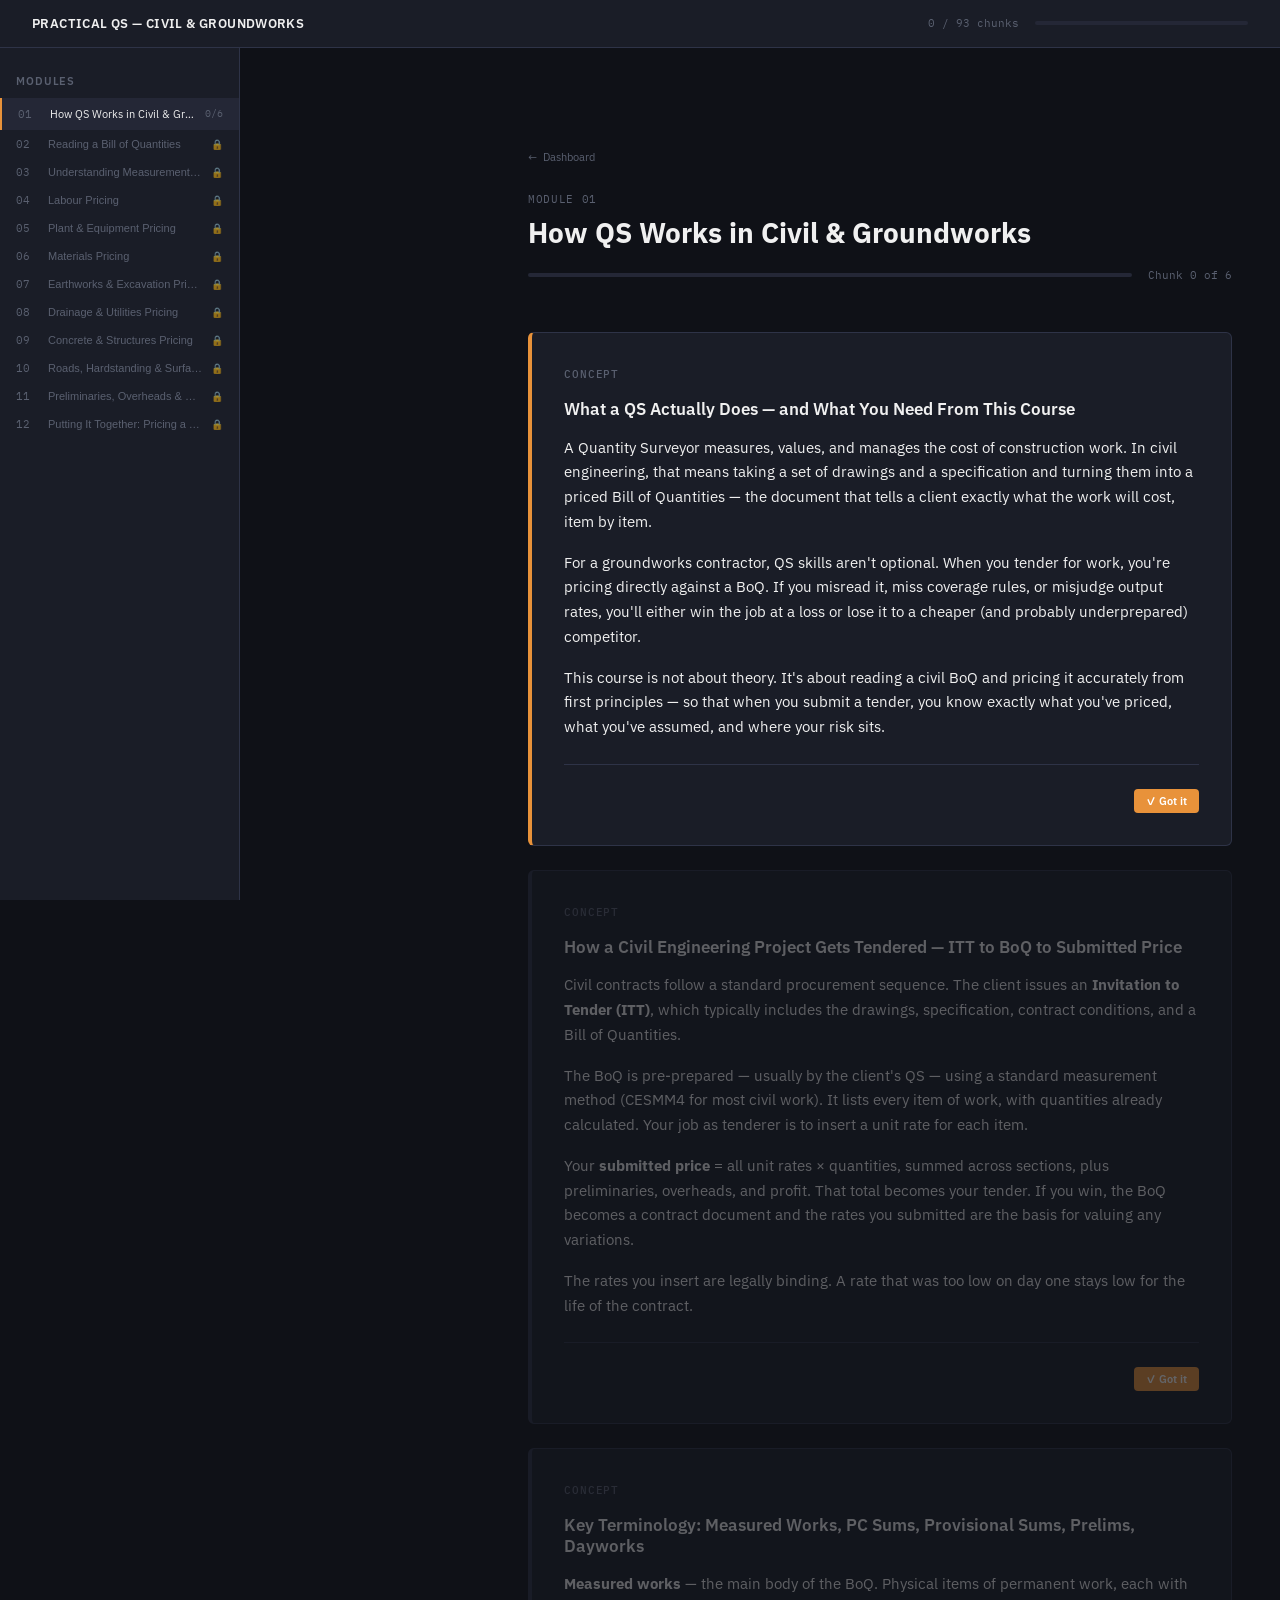
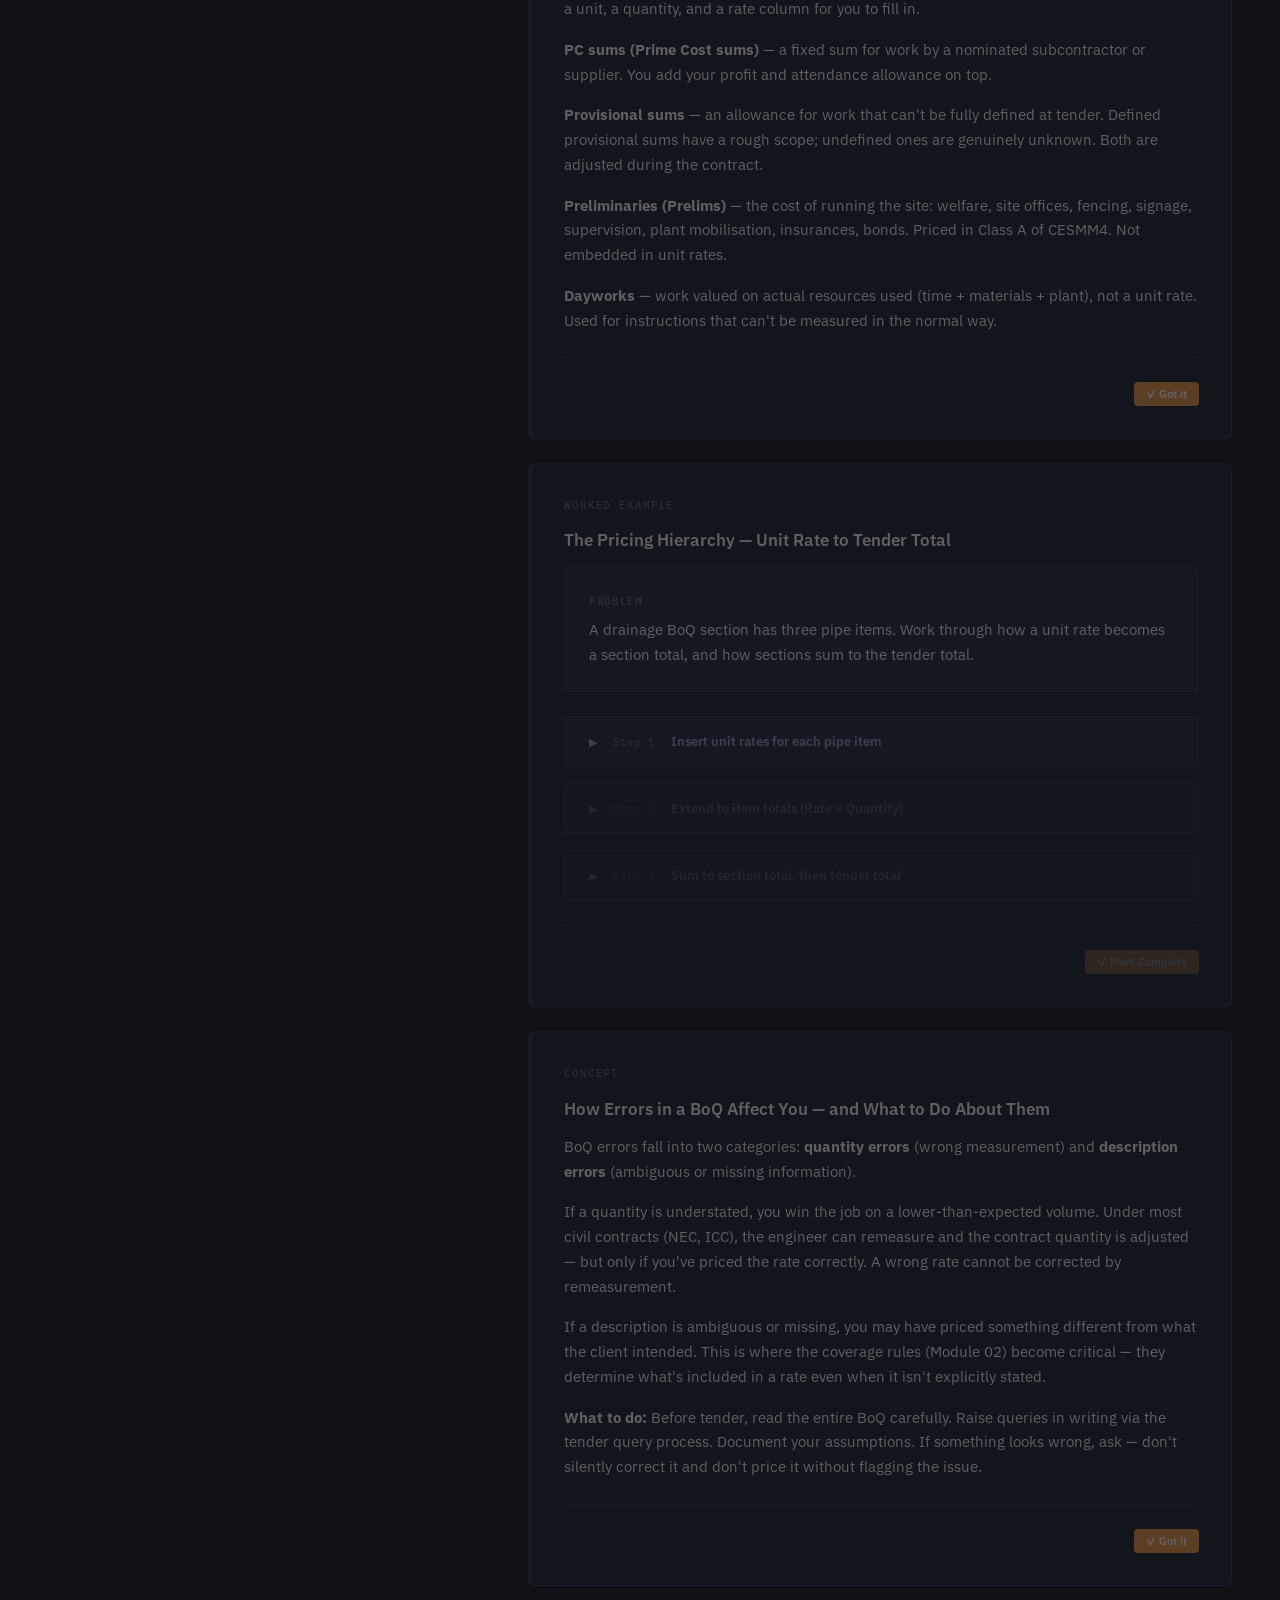
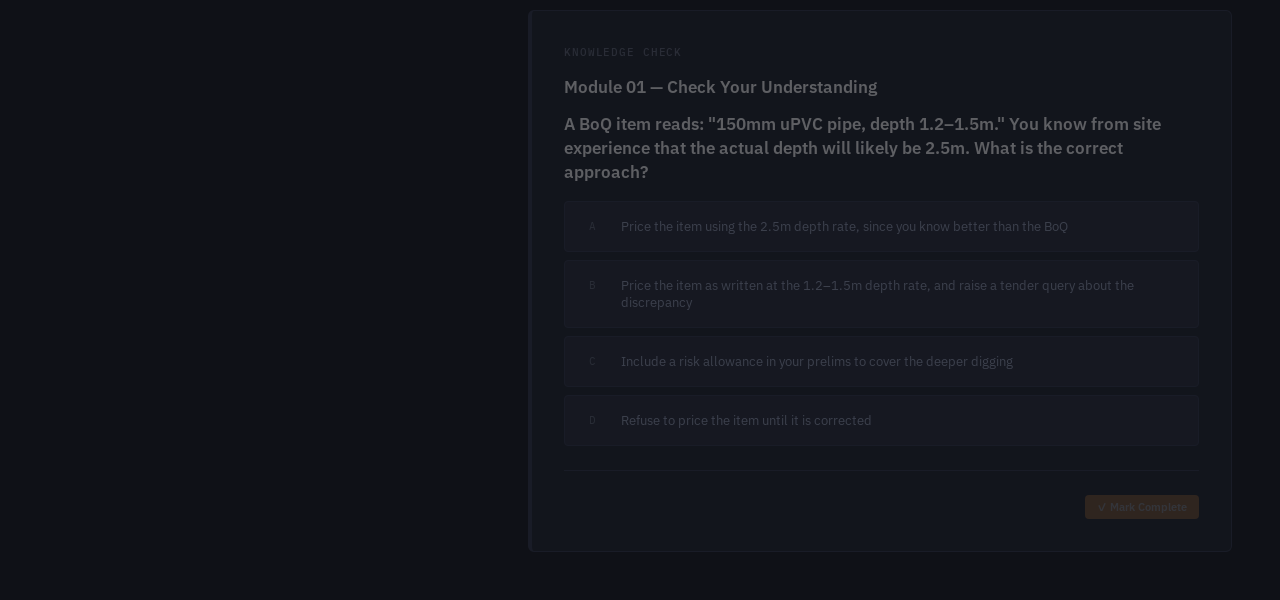
==== commit fda7ba0b: "Phase 3: all 7 chunk types implemented, modules 02 & 03 built js/chunk-types.js (new): - MODULES_MET" ====
--- a/modules/module-01.html
+++ b/modules/module-01.html
@@ -45,11 +45,11 @@
         </div>
       </div>
 
-      <!-- SR Banner (shown if questions due) -->
+      <!-- SR Banner -->
       <div class="sr-banner" id="sr-banner" style="display: none;">
         <span class="sr-banner__icon">&#128218;</span>
         <div class="sr-banner__text">
-          <strong id="sr-banner-count">3 recap questions due</strong> from earlier modules.
+          <strong id="sr-banner-count">Recap questions due</strong> from earlier modules.
         </div>
         <div class="sr-banner__actions">
           <button class="btn btn--small btn--purple" onclick="openSROverlay()">Start Review</button>
@@ -70,9 +70,8 @@
             <p>This course is not about theory. It's about reading a civil BoQ and pricing it accurately from first principles — so that when you submit a tender, you know exactly what you've priced, what you've assumed, and where your risk sits.</p>
           </div>
           <div class="chunk__footer">
-            <button class="btn btn--small btn--primary mark-complete-btn" data-chunk="01-01" onclick="handleMarkComplete('01-01')">
-              &#10003; Got it
-            </button>
+            <button class="btn btn--small btn--primary mark-complete-btn" data-chunk="01-01"
+              onclick="handleMarkComplete('01-01')">&#10003; Got it</button>
           </div>
         </div>
 
@@ -87,9 +86,8 @@
             <p>The rates you insert are legally binding. A rate that was too low on day one stays low for the life of the contract.</p>
           </div>
           <div class="chunk__footer">
-            <button class="btn btn--small btn--primary mark-complete-btn" data-chunk="01-02" onclick="handleMarkComplete('01-02')">
-              &#10003; Got it
-            </button>
+            <button class="btn btn--small btn--primary mark-complete-btn" data-chunk="01-02"
+              onclick="handleMarkComplete('01-02')">&#10003; Got it</button>
           </div>
         </div>
 
@@ -98,16 +96,15 @@
           <p class="chunk__type-label">Concept</p>
           <h2 class="chunk__title">Key Terminology: Measured Works, PC Sums, Provisional Sums, Prelims, Dayworks</h2>
           <div class="chunk__body">
-            <p><strong>Measured works</strong> — the main body of the BoQ. Physical items of permanent work, each with a unit, a quantity, and a rate column for you to fill in. This is where most of your pricing effort goes.</p>
-            <p><strong>PC sums (Prime Cost sums)</strong> — a fixed sum included for work that will be carried out by a nominated subcontractor or supplier. You add your profit and attendance allowance on top.</p>
+            <p><strong>Measured works</strong> — the main body of the BoQ. Physical items of permanent work, each with a unit, a quantity, and a rate column for you to fill in.</p>
+            <p><strong>PC sums (Prime Cost sums)</strong> — a fixed sum for work by a nominated subcontractor or supplier. You add your profit and attendance allowance on top.</p>
             <p><strong>Provisional sums</strong> — an allowance for work that can't be fully defined at tender. Defined provisional sums have a rough scope; undefined ones are genuinely unknown. Both are adjusted during the contract.</p>
-            <p><strong>Preliminaries (Prelims)</strong> — the cost of running the site: welfare facilities, site offices, fencing, signage, supervision, plant mobilisation, insurances, and bonds. Priced in Class A of CESMM4. Not embedded in unit rates.</p>
-            <p><strong>Dayworks</strong> — work valued on the basis of actual resources used (time + materials + plant), not a unit rate. Used for instructions that cannot be measured in the normal way. Your daywork schedule is submitted with the tender.</p>
-          </div>
-          <div class="chunk__footer">
-            <button class="btn btn--small btn--primary mark-complete-btn" data-chunk="01-03" onclick="handleMarkComplete('01-03')">
-              &#10003; Got it
-            </button>
+            <p><strong>Preliminaries (Prelims)</strong> — the cost of running the site: welfare, site offices, fencing, signage, supervision, plant mobilisation, insurances, bonds. Priced in Class A of CESMM4. Not embedded in unit rates.</p>
+            <p><strong>Dayworks</strong> — work valued on actual resources used (time + materials + plant), not a unit rate. Used for instructions that can't be measured in the normal way.</p>
+          </div>
+          <div class="chunk__footer">
+            <button class="btn btn--small btn--primary mark-complete-btn" data-chunk="01-03"
+              onclick="handleMarkComplete('01-03')">&#10003; Got it</button>
           </div>
         </div>
 
@@ -125,17 +122,15 @@
             <div class="worked-example__steps" id="steps-01-04">
 
               <div class="step" id="step-01-04-1">
-                <button class="step__trigger" onclick="revealStep('01-04', 1, 3)">
+                <button class="step__trigger" onclick="revealStep('01-04', 1)">
                   <span class="step__trigger-icon">&#9654;</span>
                   <span class="step__trigger-num">Step 1</span>
                   <span class="step__trigger-label">Insert unit rates for each pipe item</span>
                 </button>
                 <div class="step__content">
-                  <p>Each item in the BoQ has a description, a unit, and a quantity. You insert a rate (£ per unit):</p>
+                  <p>Each item in the BoQ has a description, unit, and quantity. You insert a rate (£ per unit):</p>
                   <table class="rate-table" style="margin-top: 8px;">
-                    <thead>
-                      <tr><th>Item</th><th>Description</th><th>Unit</th><th>Qty</th><th>Rate</th></tr>
-                    </thead>
+                    <thead><tr><th>Item</th><th>Description</th><th>Unit</th><th>Qty</th><th>Rate</th></tr></thead>
                     <tbody>
                       <tr><td>I.1</td><td>150mm uPVC pipe, 1.2–1.5m deep</td><td>m</td><td>120</td><td class="text-accent">£48.00</td></tr>
                       <tr><td>I.2</td><td>225mm uPVC pipe, 1.5–2m deep</td><td>m</td><td>45</td><td class="text-accent">£84.00</td></tr>
@@ -146,23 +141,22 @@
               </div>
 
               <div class="step" id="step-01-04-2">
-                <button class="step__trigger" disabled onclick="revealStep('01-04', 2, 3)">
+                <button class="step__trigger" disabled onclick="revealStep('01-04', 2)">
                   <span class="step__trigger-icon">&#9654;</span>
                   <span class="step__trigger-num">Step 2</span>
-                  <span class="step__trigger-label">Extend to item totals</span>
+                  <span class="step__trigger-label">Extend to item totals (Rate × Quantity)</span>
                 </button>
                 <div class="step__content">
-                  <p>Rate × Quantity = Item Total for each line:</p>
                   <div class="step__formula">
-                    I.1: £48.00 × 120m = <span style="color: var(--text-primary)">£5,760</span><br>
-                    I.2: £84.00 × 45m &nbsp;= <span style="color: var(--text-primary)">£3,780</span><br>
-                    I.3: £120.00 × 30m = <span style="color: var(--text-primary)">£3,600</span>
+                    I.1: £48.00 × 120m = <span style="color:var(--text-primary)">£5,760</span><br>
+                    I.2: £84.00 × 45m &nbsp;= <span style="color:var(--text-primary)">£3,780</span><br>
+                    I.3: £120.00 × 30m = <span style="color:var(--text-primary)">£3,600</span>
                   </div>
                 </div>
               </div>
 
               <div class="step" id="step-01-04-3">
-                <button class="step__trigger" disabled onclick="revealStep('01-04', 3, 3)">
+                <button class="step__trigger" disabled onclick="revealStep('01-04', 3)">
                   <span class="step__trigger-icon">&#9654;</span>
                   <span class="step__trigger-num">Step 3</span>
                   <span class="step__trigger-label">Sum to section total, then tender total</span>
@@ -170,26 +164,25 @@
                 <div class="step__content">
                   <p>Section total = sum of all item totals in that section:</p>
                   <div class="step__formula">
-                    Drainage section: £5,760 + £3,780 + £3,600 = <span style="color: var(--accent)">£13,140</span>
+                    Drainage section: £5,760 + £3,780 + £3,600 = <span style="color:var(--accent)">£13,140</span>
                   </div>
-                  <p style="margin-top: 12px;">The tender total is built by summing all section totals, then adding prelims and applying overhead &amp; profit:</p>
+                  <p style="margin-top:12px;">The tender total is built by summing all section totals, then adding prelims and applying OH&amp;P:</p>
                   <div class="step__formula">
                     Measured Works Sections<br>
                     + Preliminaries<br>
                     + Overhead % + Profit %<br>
                     ────────────────────<br>
-                    <span style="color: var(--accent)">= Tender Total</span>
+                    <span style="color:var(--accent)">= Tender Total</span>
                   </div>
-                  <p style="margin-top: 12px;">Every rate you enter directly affects the final number. A £5/m error on 120m of pipe is £600 lost — before overhead and profit are applied.</p>
+                  <p style="margin-top:12px;">Every rate you enter directly affects the final number. A £5/m error on 120m of pipe is £600 lost — before OH&amp;P is applied.</p>
                 </div>
               </div>
 
             </div>
           </div>
           <div class="chunk__footer">
-            <button class="btn btn--small btn--primary mark-complete-btn" id="complete-btn-01-04" data-chunk="01-04" onclick="handleMarkComplete('01-04')" disabled>
-              &#10003; Mark Complete
-            </button>
+            <button class="btn btn--small btn--primary mark-complete-btn" id="complete-btn-01-04"
+              data-chunk="01-04" onclick="handleMarkComplete('01-04')" disabled>&#10003; Mark Complete</button>
           </div>
         </div>
 
@@ -198,15 +191,14 @@
           <p class="chunk__type-label">Concept</p>
           <h2 class="chunk__title">How Errors in a BoQ Affect You — and What to Do About Them</h2>
           <div class="chunk__body">
-            <p>BoQ errors fall into two categories: <strong>quantity errors</strong> (wrong measurement) and <strong>description errors</strong> (ambiguous or missing information). Both carry risk — but in different directions.</p>
+            <p>BoQ errors fall into two categories: <strong>quantity errors</strong> (wrong measurement) and <strong>description errors</strong> (ambiguous or missing information).</p>
             <p>If a quantity is understated, you win the job on a lower-than-expected volume. Under most civil contracts (NEC, ICC), the engineer can remeasure and the contract quantity is adjusted — but only if you've priced the rate correctly. A wrong rate cannot be corrected by remeasurement.</p>
-            <p>If a description is ambiguous or missing, you may have priced something different from what the client intended. This is where the coverage rules (which you'll study in Module 02) become critical — they determine what's included in a rate even when it isn't explicitly stated.</p>
+            <p>If a description is ambiguous or missing, you may have priced something different from what the client intended. This is where the coverage rules (Module 02) become critical — they determine what's included in a rate even when it isn't explicitly stated.</p>
             <p><strong>What to do:</strong> Before tender, read the entire BoQ carefully. Raise queries in writing via the tender query process. Document your assumptions. If something looks wrong, ask — don't silently correct it and don't price it without flagging the issue.</p>
           </div>
           <div class="chunk__footer">
-            <button class="btn btn--small btn--primary mark-complete-btn" data-chunk="01-05" onclick="handleMarkComplete('01-05')">
-              &#10003; Got it
-            </button>
+            <button class="btn btn--small btn--primary mark-complete-btn" data-chunk="01-05"
+              onclick="handleMarkComplete('01-05')">&#10003; Got it</button>
           </div>
         </div>
 
@@ -215,43 +207,36 @@
           <p class="chunk__type-label">Knowledge Check</p>
           <h2 class="chunk__title">Module 01 — Check Your Understanding</h2>
           <div class="chunk__body">
-
             <p class="knowledge-check__question">A BoQ item reads: "150mm uPVC pipe, depth 1.2–1.5m." You know from site experience that the actual depth will likely be 2.5m. What is the correct approach?</p>
-
             <div class="knowledge-check__options" id="kc-options-01-06">
-              <button class="kc-option" onclick="selectKCOption('01-06', 0, 1)">
+              <button class="kc-option" onclick="selectKCOption('01-06', 0)">
                 <span class="kc-option__letter">A</span>
                 Price the item using the 2.5m depth rate, since you know better than the BoQ
               </button>
-              <button class="kc-option" onclick="selectKCOption('01-06', 1, 1)">
+              <button class="kc-option" onclick="selectKCOption('01-06', 1)">
                 <span class="kc-option__letter">B</span>
                 Price the item as written at the 1.2–1.5m depth rate, and raise a tender query about the discrepancy
               </button>
-              <button class="kc-option" onclick="selectKCOption('01-06', 2, 1)">
+              <button class="kc-option" onclick="selectKCOption('01-06', 2)">
                 <span class="kc-option__letter">C</span>
                 Include a risk allowance in your prelims to cover the deeper digging
               </button>
-              <button class="kc-option" onclick="selectKCOption('01-06', 3, 1)">
+              <button class="kc-option" onclick="selectKCOption('01-06', 3)">
                 <span class="kc-option__letter">D</span>
                 Refuse to price the item until it is corrected
               </button>
             </div>
-
-            <div id="kc-feedback-01-06" style="display: none;" class="kc-feedback">
-              <!-- Populated by JS -->
-            </div>
-
-          </div>
-          <div class="chunk__footer">
-            <button class="btn btn--small btn--primary mark-complete-btn" id="complete-btn-01-06" data-chunk="01-06" onclick="handleMarkComplete('01-06')" disabled>
-              &#10003; Mark Complete
-            </button>
+            <div id="kc-feedback-01-06" style="display: none;" class="kc-feedback"></div>
+          </div>
+          <div class="chunk__footer">
+            <button class="btn btn--small btn--primary mark-complete-btn" id="complete-btn-01-06"
+              data-chunk="01-06" onclick="handleMarkComplete('01-06')" disabled>&#10003; Mark Complete</button>
           </div>
         </div>
 
       </div><!-- end chunk-list -->
 
-      <!-- Module Complete Banner (hidden until all chunks done) -->
+      <!-- Module Complete Banner -->
       <div class="module-complete" id="module-complete" style="display: none;">
         <div class="module-complete__icon">&#10003;</div>
         <h2 class="module-complete__title">Module 01 Complete</h2>
@@ -268,361 +253,38 @@
 <div class="sr-overlay" id="sr-overlay" style="display: none;">
   <div class="sr-overlay__header">
     <span class="sr-overlay__title">Spaced Repetition Review</span>
-    <span class="sr-overlay__counter" id="sr-counter">1 of 3</span>
+    <span class="sr-overlay__counter" id="sr-counter"></span>
   </div>
   <button class="sr-close" onclick="closeSROverlay()" title="Close">&#10005;</button>
-  <div class="sr-card" id="sr-card">
-    <!-- Populated by JS -->
-  </div>
+  <div class="sr-card" id="sr-card"></div>
 </div>
 
 <script src="../js/progress.js"></script>
 <script src="../js/spaced-repetition.js"></script>
+<script src="../js/exercises.js"></script>
+<script src="../js/chunk-types.js"></script>
 <script>
-  const MODULE_ID = '01';
-  const TOTAL_CHUNKS = 6;
-
-  const MODULES_META = [
-    { id: '01', title: 'How QS Works in Civil & Groundworks' },
-    { id: '02', title: 'Reading a Bill of Quantities' },
-    { id: '03', title: 'Understanding Measurements & Units' },
-    { id: '04', title: 'Labour Pricing' },
-    { id: '05', title: 'Plant & Equipment Pricing' },
-    { id: '06', title: 'Materials Pricing' },
-    { id: '07', title: 'Earthworks & Excavation Pricing' },
-    { id: '08', title: 'Drainage & Utilities Pricing' },
-    { id: '09', title: 'Concrete & Structures Pricing' },
-    { id: '10', title: 'Roads, Hardstanding & Surfacing' },
-    { id: '11', title: 'Preliminaries, Overheads & Profit' },
-    { id: '12', title: 'Putting It Together: Pricing a Tender' },
-  ];
-
-  // ============================================================
-  // Initialisation
-  // ============================================================
-
-  function init() {
-    updateStreak();
-    renderSidebar();
-    renderTopbarProgress();
-    applyChunkStates();
-    checkSRBanner();
-  }
-
-  function renderSidebar() {
-    const nav = document.getElementById('sidebar-nav');
-    nav.innerHTML = '';
-    MODULES_META.forEach(mod => {
-      const unlocked = isModuleUnlocked(mod.id);
-      const prog = getModuleProgress(mod.id);
-      const li = document.createElement('li');
-      li.className = 'sidebar__nav-item'
-        + (mod.id === MODULE_ID ? ' active' : '')
-        + (unlocked ? '' : ' locked');
-
-      if (unlocked) {
-        li.innerHTML = `
-          <a href="../modules/module-${mod.id}.html">
-            <span class="sidebar__module-num">${mod.id}</span>
-            <span class="sidebar__module-name">${mod.title}</span>
-            <span class="sidebar__module-progress">${prog.completed}/${prog.total}</span>
-          </a>`;
-      } else {
-        li.innerHTML = `
-          <button disabled>
-            <span class="sidebar__module-num">${mod.id}</span>
-            <span class="sidebar__module-name">${mod.title}</span>
-            <span class="sidebar__lock-icon">&#128274;</span>
-          </button>`;
-      }
-      nav.appendChild(li);
-    });
-  }
-
-  function renderTopbarProgress() {
-    const overall = getOverallProgress();
-    const pct = overall.total > 0 ? Math.round((overall.completed / overall.total) * 100) : 0;
-    document.getElementById('topbar-progress-fill').style.width = pct + '%';
-    document.getElementById('topbar-progress-label').textContent = `${overall.completed} / ${overall.total} chunks`;
-  }
-
-  // ============================================================
-  // Chunk State Management
-  // ============================================================
-
-  function applyChunkStates() {
-    const chunks = ['01-01', '01-02', '01-03', '01-04', '01-05', '01-06'];
-    let lastComplete = true;
-
-    chunks.forEach((chunkId, idx) => {
-      const el = document.getElementById('chunk-' + chunkId);
-      if (!el) return;
-      const complete = isChunkComplete(MODULE_ID, chunkId);
-
-      if (complete) {
-        el.classList.remove('chunk--locked', 'chunk--active');
-        el.classList.add('chunk--complete');
-        setMarkCompleteButtonDone(chunkId);
-      } else if (lastComplete) {
-        el.classList.remove('chunk--locked', 'chunk--complete');
-        el.classList.add('chunk--active');
-        lastComplete = false;
-      } else {
-        el.classList.add('chunk--locked');
-        el.classList.remove('chunk--active', 'chunk--complete');
-      }
-
-      if (complete) {
-        // Keep lastComplete true
-      } else {
-        lastComplete = false;
-      }
-    });
-
-    updateModuleProgressDisplay();
-
-    // Re-evaluate lastComplete properly
-    let allPreviousComplete = true;
-    chunks.forEach(chunkId => {
-      const el = document.getElementById('chunk-' + chunkId);
-      if (!el) return;
-      const complete = isChunkComplete(MODULE_ID, chunkId);
-      if (!complete && allPreviousComplete) {
-        // This is the first incomplete chunk — ensure it is active not locked
-        el.classList.remove('chunk--locked');
-        el.classList.add('chunk--active');
-        allPreviousComplete = false;
-      } else if (!complete && !allPreviousComplete) {
-        el.classList.add('chunk--locked');
-        el.classList.remove('chunk--active');
-      }
-      if (complete) {
-        // continue
-      } else {
-        allPreviousComplete = false;
-      }
-    });
-
-    if (isModuleComplete(MODULE_ID)) {
-      document.getElementById('module-complete').style.display = 'block';
-    }
-  }
-
-  function setMarkCompleteButtonDone(chunkId) {
-    const btn = document.querySelector(`button.mark-complete-btn[data-chunk="${chunkId}"]`);
-    if (btn) {
-      btn.textContent = '✓ Complete';
-      btn.disabled = true;
-      btn.style.opacity = '0.5';
-    }
-  }
-
-  function updateModuleProgressDisplay() {
-    const prog = getModuleProgress(MODULE_ID);
-    const pct = prog.total > 0 ? Math.round((prog.completed / prog.total) * 100) : 0;
-    const fillEl = document.getElementById('module-progress-fill');
-    const textEl = document.getElementById('module-progress-text');
-    if (fillEl) fillEl.style.width = pct + '%';
-    if (textEl) textEl.textContent = `Chunk ${prog.completed} of ${prog.total}`;
-  }
-
-  // ============================================================
-  // Mark Complete
-  // ============================================================
-
-  function handleMarkComplete(chunkId) {
-    markChunkComplete(MODULE_ID, chunkId);
-
-    // Check if module just completed — activate SR questions
-    if (isModuleComplete(MODULE_ID)) {
-      if (typeof activateSRQuestionsForModule === 'function') {
-        activateSRQuestionsForModule(MODULE_ID);
-      }
-    }
-
-    applyChunkStates();
-    renderSidebar();
-    renderTopbarProgress();
-
-    // Smooth scroll to next chunk
-    const chunks = ['01-01', '01-02', '01-03', '01-04', '01-05', '01-06'];
-    const idx = chunks.indexOf(chunkId);
-    if (idx < chunks.length - 1) {
-      const next = document.getElementById('chunk-' + chunks[idx + 1]);
-      if (next) {
-        setTimeout(() => next.scrollIntoView({ behavior: 'smooth', block: 'start' }), 100);
-      }
-    }
-
-    if (isModuleComplete(MODULE_ID)) {
-      setTimeout(() => {
-        document.getElementById('module-complete').style.display = 'block';
-        document.getElementById('module-complete').scrollIntoView({ behavior: 'smooth', block: 'center' });
-      }, 300);
-    }
-  }
-
-  // ============================================================
-  // Worked Example — Step Reveal
-  // ============================================================
-
-  function revealStep(chunkId, stepNum, totalSteps) {
-    const stepEl = document.getElementById(`step-${chunkId}-${stepNum}`);
-    if (!stepEl) return;
-    stepEl.classList.add('step--revealed');
-    stepEl.querySelector('.step__trigger').disabled = true;
-
-    // Unlock next step if exists
-    const nextStep = document.getElementById(`step-${chunkId}-${stepNum + 1}`);
-    if (nextStep) {
-      nextStep.querySelector('.step__trigger').disabled = false;
-    }
-
-    // If all steps revealed, enable mark complete
-    if (stepNum === totalSteps) {
-      const btn = document.getElementById(`complete-btn-${chunkId}`);
-      if (btn) btn.disabled = false;
-    }
-  }
-
-  // ============================================================
-  // Knowledge Check
-  // ============================================================
-
-  function selectKCOption(chunkId, selectedIdx, correctIdx) {
-    const container = document.getElementById(`kc-options-${chunkId}`);
-    const buttons = container.querySelectorAll('.kc-option');
-    const feedbackEl = document.getElementById(`kc-feedback-${chunkId}`);
-
-    // Disable all options
-    buttons.forEach((btn, idx) => {
-      btn.disabled = true;
-      if (idx === correctIdx) {
-        btn.classList.add('kc-option--correct');
-      } else if (idx === selectedIdx && selectedIdx !== correctIdx) {
-        btn.classList.add('kc-option--incorrect');
-      } else {
-        btn.classList.add('kc-option--dimmed');
-      }
-    });
-
-    const correct = selectedIdx === correctIdx;
-    feedbackEl.style.display = 'block';
-    feedbackEl.className = 'kc-feedback ' + (correct ? 'kc-feedback--correct' : 'kc-feedback--incorrect');
-
-    if (correct) {
-      feedbackEl.innerHTML = `<strong style="color: var(--success)">Correct.</strong> You price the item exactly as written in the BoQ — at the 1.2–1.5m depth rate — and raise a formal tender query about the discrepancy. If the depth turns out to be greater during the works, you'll need a remeasured item or a variation instruction. Silently pricing a different depth is risky: the client's QS will check your submission against the BoQ description.`;
-    } else {
-      feedbackEl.innerHTML = `<strong style="color: var(--error)">Not quite.</strong> The correct approach is B: price as written and raise the query formally.
-        ${selectedIdx === 0 ? 'Pricing at a different depth without instruction means your rate doesn\'t match the BoQ description — this can cause valuation disputes.' : ''}
-        ${selectedIdx === 2 ? 'Burying a risk allowance in prelims might cover you financially, but it doesn\'t resolve the description discrepancy — and it won\'t help if the client\'s QS queries why your prelims are high.' : ''}
-        ${selectedIdx === 3 ? 'Refusing to price an item is rarely appropriate — it would make your tender incomplete.' : ''}`;
-    }
-
-    // Enable mark complete after one attempt
-    const btn = document.getElementById(`complete-btn-${chunkId}`);
-    if (btn) btn.disabled = false;
-  }
-
-  // ============================================================
-  // SR Banner & Overlay
-  // ============================================================
-
-  function checkSRBanner() {
-    if (typeof getDueQuestions !== 'function') return;
-    const due = getDueQuestions();
-    if (due.length > 0) {
-      document.getElementById('sr-banner-count').textContent =
-        `${due.length} recap question${due.length > 1 ? 's' : ''} due`;
-      document.getElementById('sr-banner').style.display = 'flex';
-    }
-  }
-
-  function dismissSRBanner() {
-    document.getElementById('sr-banner').style.display = 'none';
-  }
-
-  let srQueue = [];
-  let srCurrentIdx = 0;
-
-  function openSROverlay() {
-    srQueue = typeof getDueQuestions === 'function' ? getDueQuestions() : [];
-    if (srQueue.length === 0) return;
-    srCurrentIdx = 0;
-    document.getElementById('sr-overlay').style.display = 'flex';
-    renderSRCard();
-  }
-
-  function closeSROverlay() {
-    document.getElementById('sr-overlay').style.display = 'none';
-    dismissSRBanner();
-  }
-
-  function renderSRCard() {
-    const q = srQueue[srCurrentIdx];
-    const card = document.getElementById('sr-card');
-    document.getElementById('sr-counter').textContent =
-      `${srCurrentIdx + 1} of ${srQueue.length}`;
-
-    const optionsHTML = q.options.map((opt, i) =>
-      `<button class="kc-option" onclick="answerSR(${i})" id="sr-opt-${i}">
-        <span class="kc-option__letter">${String.fromCharCode(65 + i)}</span>
-        ${opt}
-      </button>`
-    ).join('');
-
-    card.innerHTML = `
-      <p class="sr-card__source">Module ${q.moduleSource}</p>
-      <p class="sr-card__question">${q.question}</p>
-      <div class="sr-card__options">${optionsHTML}</div>
-      <div id="sr-feedback" style="display:none; margin-top: 16px;"></div>
-      <div class="sr-card__footer">
-        <span></span>
-        <button class="btn btn--primary btn--small" id="sr-next-btn" style="display:none" onclick="nextSRQuestion()">
-          ${srCurrentIdx < srQueue.length - 1 ? 'Next Question' : 'Finish Review'}
-        </button>
-      </div>`;
-  }
-
-  function answerSR(selectedIdx) {
-    const q = srQueue[srCurrentIdx];
-    const correct = selectedIdx === q.correctIndex;
-
-    if (typeof recordSRAnswer === 'function') {
-      recordSRAnswer(q.id, correct);
-    }
-
-    // Style options
-    for (let i = 0; i < q.options.length; i++) {
-      const btn = document.getElementById(`sr-opt-${i}`);
-      if (!btn) continue;
-      btn.disabled = true;
-      if (i === q.correctIndex) btn.classList.add('kc-option--correct');
-      else if (i === selectedIdx) btn.classList.add('kc-option--incorrect');
-      else btn.classList.add('kc-option--dimmed');
-    }
-
-    const feedback = document.getElementById('sr-feedback');
-    feedback.style.display = 'block';
-    feedback.className = 'kc-feedback ' + (correct ? 'kc-feedback--correct' : 'kc-feedback--incorrect');
-    feedback.innerHTML = (correct ? '<strong style="color:var(--success)">Correct.</strong> ' : '<strong style="color:var(--error)">Not quite.</strong> ') + q.explanation;
-
-    document.getElementById('sr-next-btn').style.display = 'inline-flex';
-  }
-
-  function nextSRQuestion() {
-    srCurrentIdx++;
-    if (srCurrentIdx >= srQueue.length) {
-      closeSROverlay();
-    } else {
-      renderSRCard();
-    }
-  }
-
-  // ============================================================
-  // Boot
-  // ============================================================
-  init();
+  const MODULE_ID   = '01';
+  const CHUNK_LIST  = ['01-01', '01-02', '01-03', '01-04', '01-05', '01-06'];
+
+  const CHUNK_WE_CONFIG = {
+    '01-04': { totalSteps: 3 },
+  };
+
+  const CHUNK_KC_CONFIG = {
+    '01-06': {
+      correctIdx: 1,
+      correctExplanation: 'You price the item exactly as written — at the 1.2–1.5m depth rate — and raise a formal query. If the depth is greater during the works, you will need a remeasured item or variation instruction. Silently pricing a different depth creates contractual risk.',
+      incorrectExplanations: [
+        'Pricing at a different depth without instruction means your rate does not match the BoQ description — this can cause valuation disputes.',
+        null,
+        'Burying a depth-risk allowance in prelims does not resolve the description discrepancy and may draw scrutiny when your prelims are queried.',
+        'Refusing to price an item makes your tender incomplete and is rarely appropriate.',
+      ],
+    },
+  };
+
+  initModulePage();
 </script>
 
 </body>
--- a/css/module.css
+++ b/css/module.css
@@ -590,6 +590,11 @@
 
 .kc-option--dimmed {
   opacity: 0.4;
+}
+
+.kc-option--selected {
+  border-color: var(--accent);
+  color: var(--text-primary);
 }
 
 .kc-option__letter {
